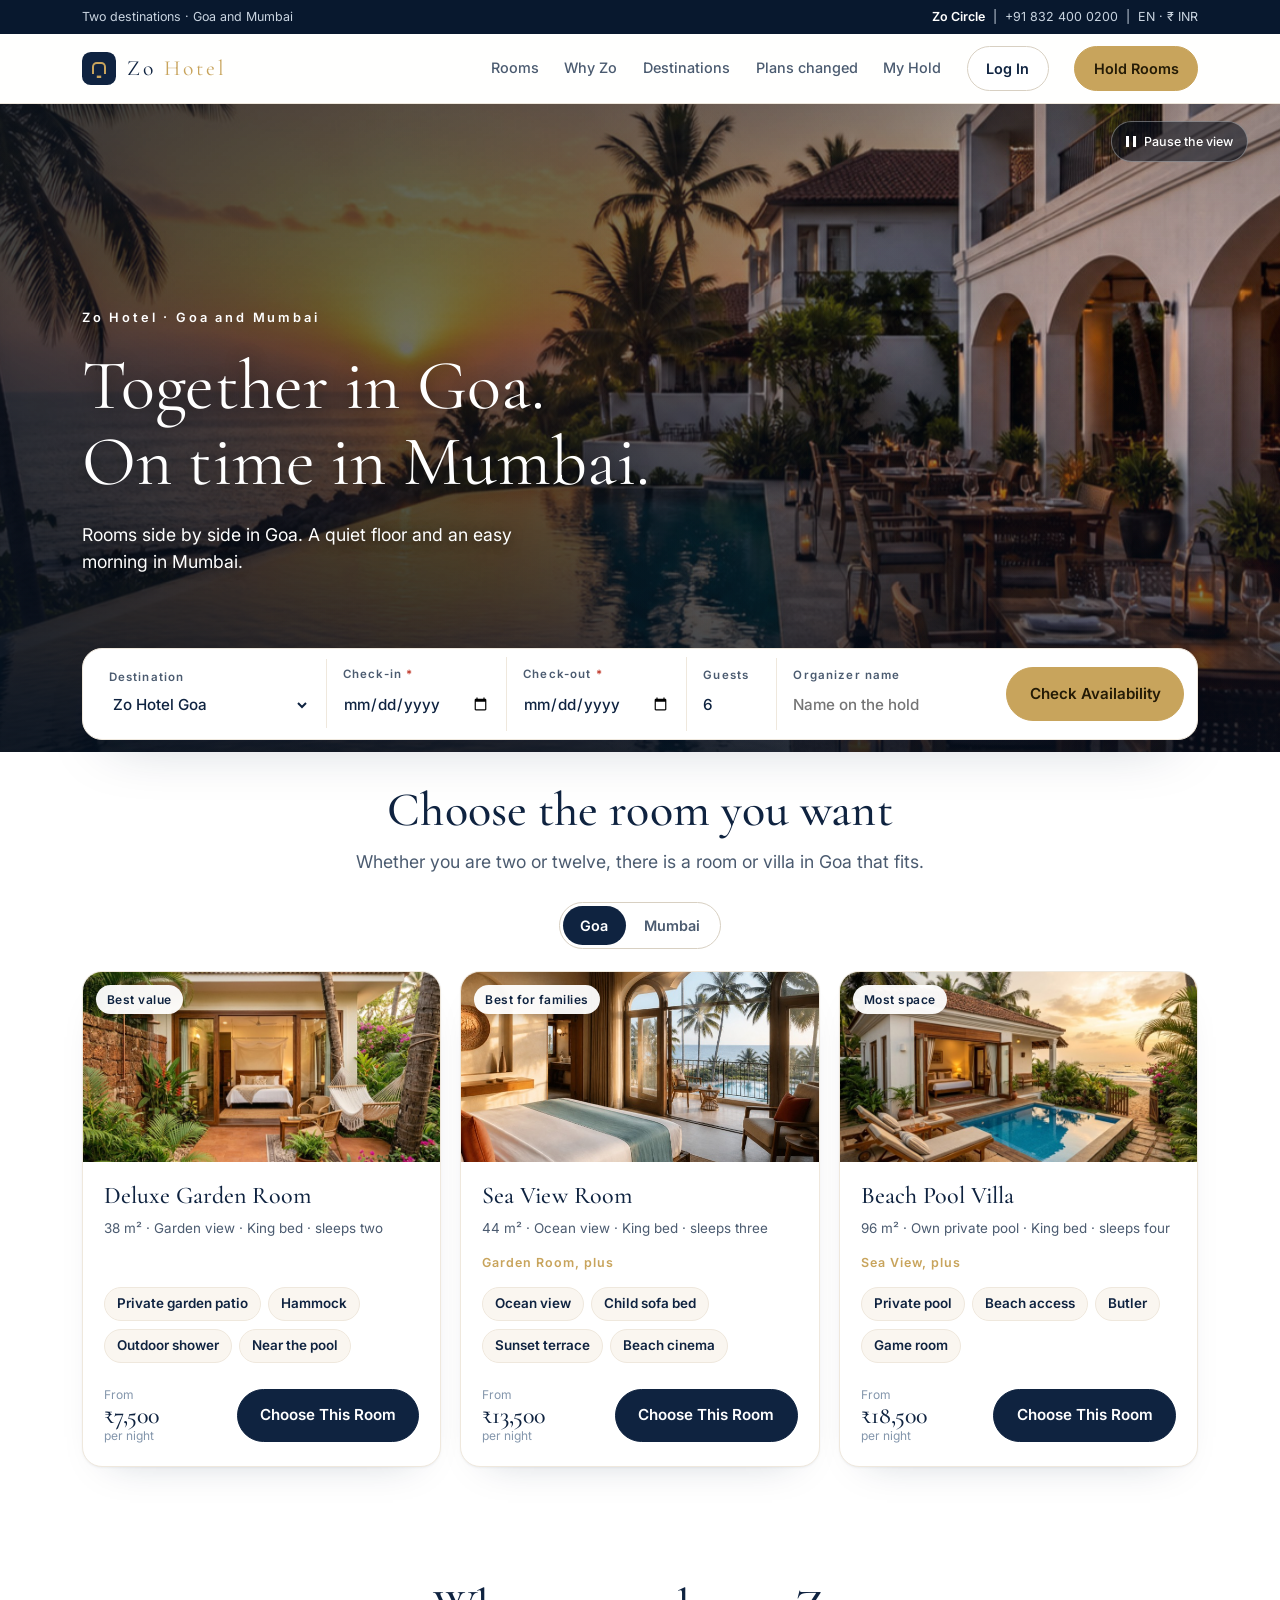
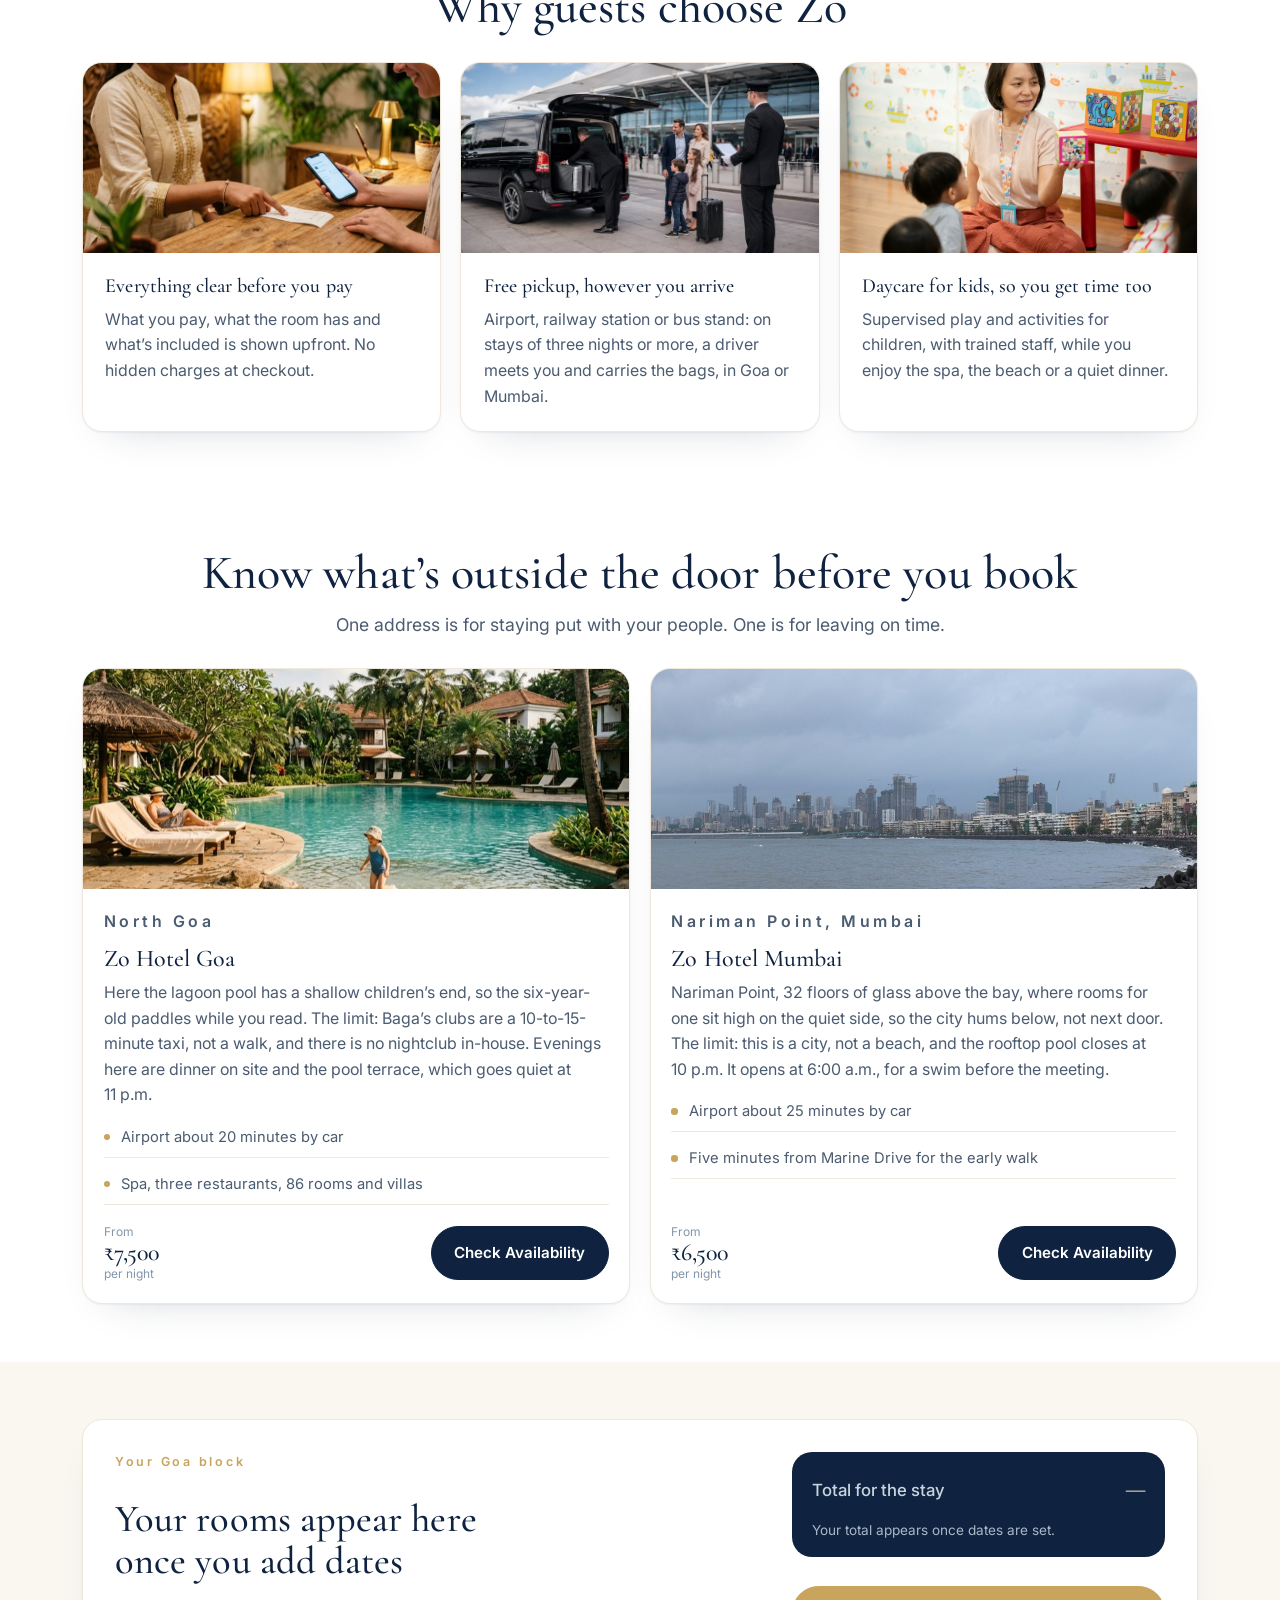
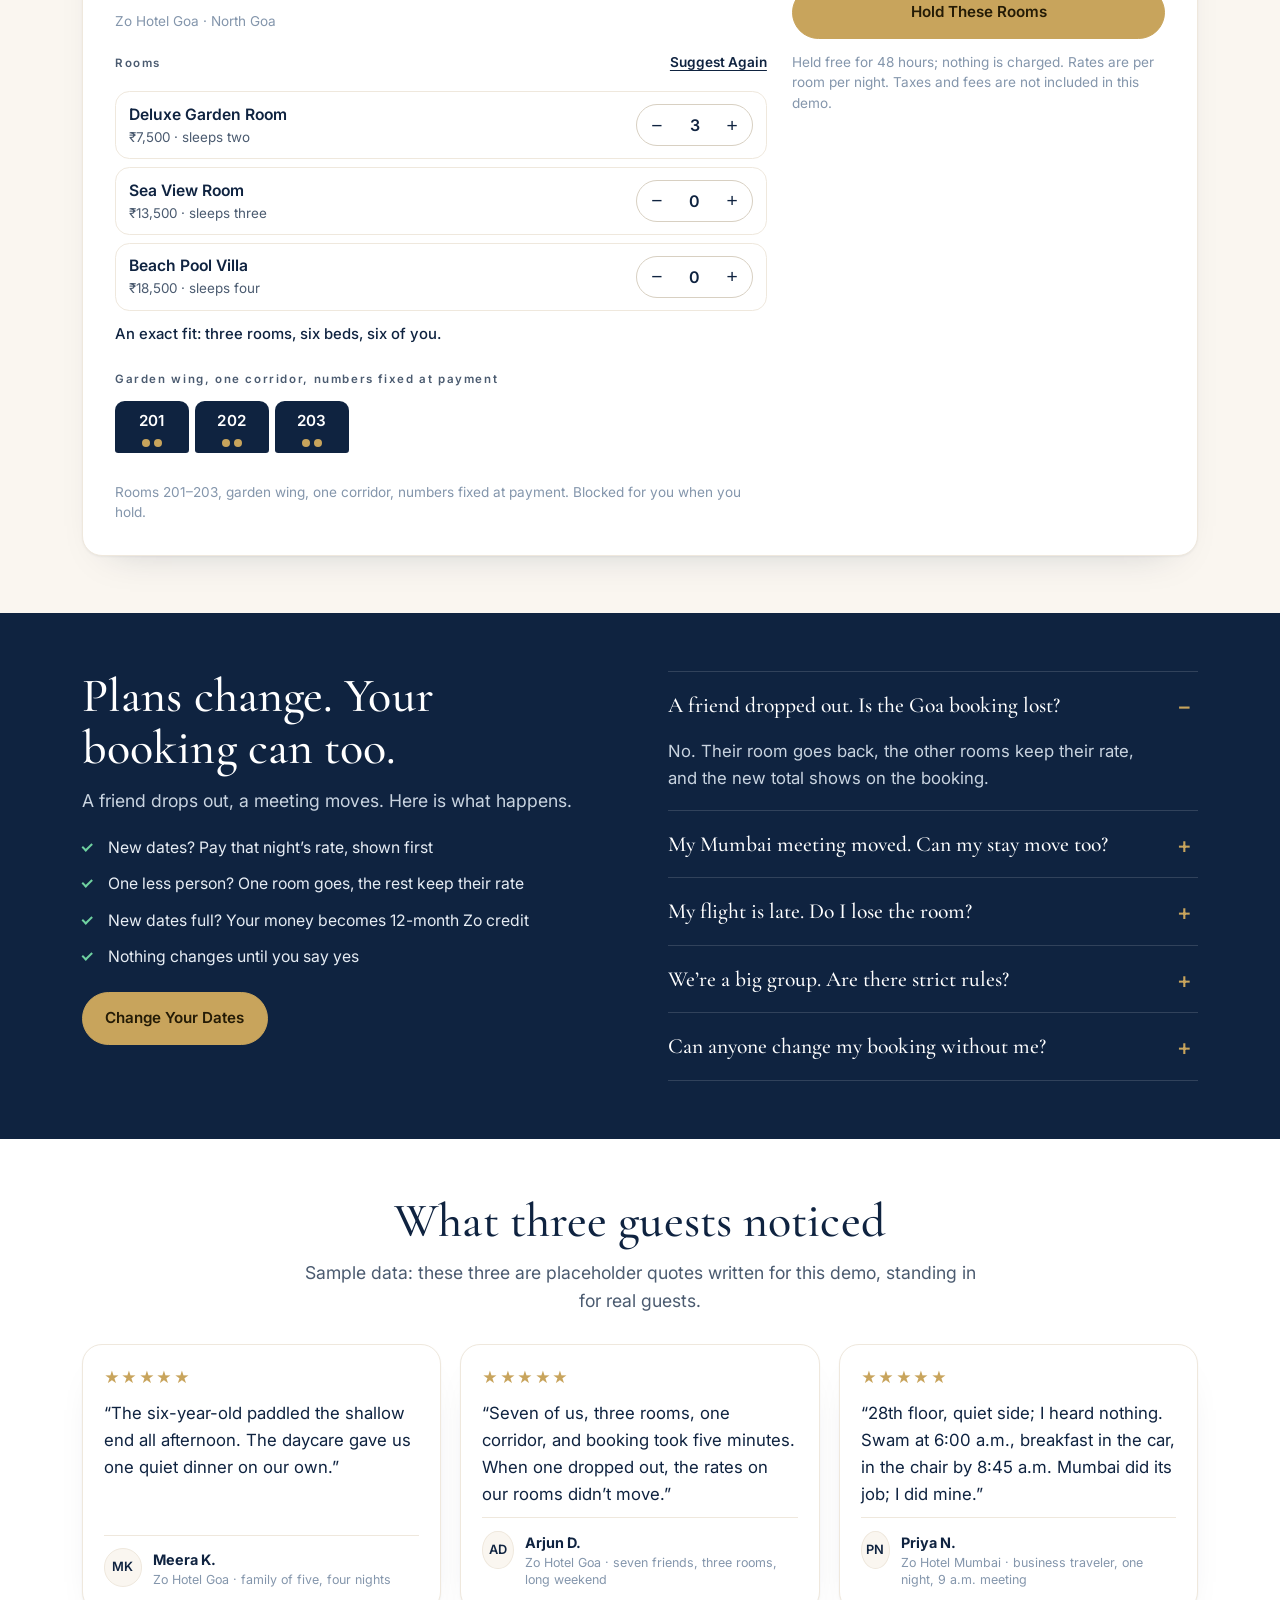
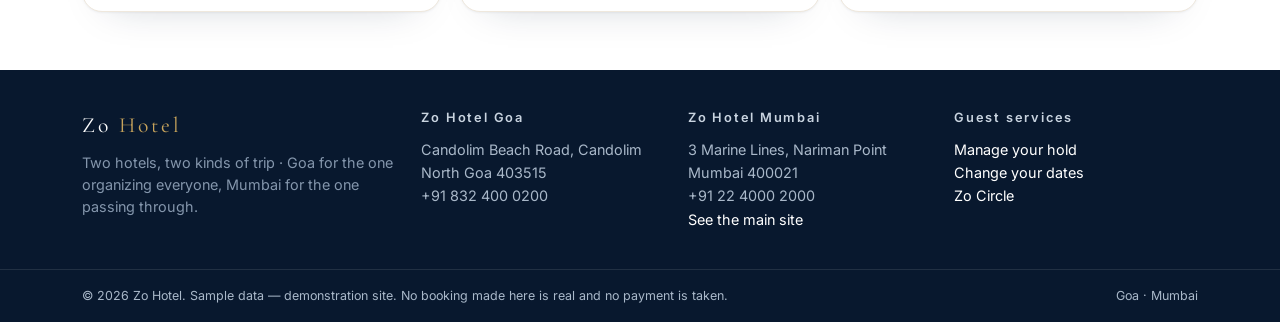
==== landing/goa-crew.html @ aa34abf6 "Remove the date-change button from the booking card Co-Authored-By: Claude Opus 5.5 <noreply@anthrop" ====
<!doctype html>
<html lang="en">
<head>
<meta charset="utf-8">
<meta name="viewport" content="width=device-width, initial-scale=1">
<title>Zo Hotel | Goa for families and groups, Mumbai for the business traveler</title>
<meta name="description" content="Booking Zo Hotel for a group, in Goa or Mumbai? Rooms side by side in Goa, a quiet floor in Mumbai. You see the full price before you pay, and new dates cost only that night&rsquo;s rate.">
<meta name="theme-color" content="#0f2340">
<meta name="color-scheme" content="light">
<link rel="preconnect" href="https://fonts.googleapis.com">
<link rel="preconnect" href="https://fonts.gstatic.com" crossorigin>
<link rel="stylesheet" href="https://fonts.googleapis.com/css2?family=Cormorant+Garamond:ital,wght@0,400;0,500;1,400&amp;family=Inter:wght@400;500;600&amp;display=swap">
<link rel="stylesheet" href="goa-crew.css?v=62">
</head>
<body>
<a class="skip" href="#main">Skip to main content</a>

<div class="topbar">
  <div class="topbar__in">
    <span>Two destinations &middot; Goa and Mumbai</span>
    <span><b>Zo Circle</b> &nbsp;|&nbsp; +91 832 400 0200 &nbsp;|&nbsp; EN &middot; &#8377; INR</span>
  </div>
</div>
<nav class="nav" aria-label="Zo Hotel">
  <div class="nav__in">
    <a class="brand" href="../zo_hotel.html"><span class="brand__m" aria-hidden="true"></span><span class="brand__t">Zo <i>Hotel</i></span></a>
    <div class="nav__r">
      <a href="#rooms">Rooms</a>
      <a href="#included">Why Zo</a>
      <a href="#destinations">Destinations</a>
      <a href="#plans">Plans changed</a>
      <a href="#block">My Hold</a>
      <a class="cta cta--quiet" href="../zo_hotel.html">Log In</a>
      <a class="cta cta--gold" href="#widget">Hold Rooms</a>
    </div>
  </div>
</nav>

<!-- HERO + WIDGET ------------------------------------------------------ -->
<header class="cine" id="top">
  <div class="cine__stage" id="cineStage" aria-hidden="true">
    <video class="cine__video" id="cineVideo" muted loop playsinline preload="metadata" poster="../zo-assets/goa-pool.jpg">
      <source src="../zo-assets/hero.mp4" type="video/mp4">
    </video>
    <div class="cine__f is-on" style="--img:url('../zo-assets/goa-pool.jpg')"></div>
    <div class="cine__f" style="--img:url('../zo-assets/goa-exterior.jpg')"></div>
    <div class="cine__f" style="--img:url('../zo-assets/room-resortview.jpg')"></div>
    <div class="cine__f" style="--img:url('../zo-assets/lobby.jpg')"></div>
  </div>
  <div class="cine__veil" aria-hidden="true"></div>

  <div class="cine__copy">
    <p class="kicker">Zo Hotel &middot; Goa and Mumbai</p>
    <h1>Together in Goa.<br>On time in Mumbai.</h1>
    <p class="dek" id="heroDek">Rooms side by side in Goa. A quiet floor and an easy morning in Mumbai.</p>
  </div>

  <button class="cine__pause" id="cinePause" aria-pressed="false">
    <span class="cine__pi" aria-hidden="true"></span><span id="cinePauseT">Pause the view</span>
  </button>
</header>

<div class="wrap widget__wrap">
  <form class="widget" id="widget" novalidate aria-labelledby="widgetH">
    <h2 id="widgetH" class="vh">Hold rooms for your group</h2>
    <div class="widget__grid">
      <label class="wf"><span>Destination</span>
        <select id="wDest"><option value="goa">Zo Hotel Goa</option><option value="mumbai">Zo Hotel Mumbai</option></select></label>
      <label class="wf"><span>Check-in <i>*</i></span><input type="date" id="wIn" required></label>
      <label class="wf"><span>Check-out <i>*</i></span><input type="date" id="wOut" required></label>
      <label class="wf"><span>Guests</span><input type="number" id="wPeople" aria-label="How many of you" min="2" max="12" value="6" inputmode="numeric"></label>
      <label class="wf"><span>Organizer name</span><input type="text" id="wName" placeholder="Name on the hold" autocomplete="name"></label>
      <div class="widget__go"><button class="cta cta--gold" type="submit">Check Availability</button></div>
    </div>
    <p class="widget__note" id="wNote" role="status"></p>
  </form>
</div>

<main id="main">

<section class="sec" id="rooms">
  <div class="wrap">
    <div class="head head--c">
      <h2>Choose the room you want</h2>
      <p class="lede lede--c" id="roomsLede">Goa rooms are sized for families and groups; Mumbai rooms for one person, a laptop and an early flight.</p>
    </div>
    <div class="seg" role="group" aria-label="Choose the hotel">
      <button type="button" class="seg__b is-on" data-prop="goa">Goa</button>
      <button type="button" class="seg__b" data-prop="mumbai">Mumbai</button>
    </div>
    <div class="rooms" id="roomCards"></div>
    <p class="fine fine--c" id="roomsFine"></p>
  </div>
</section>

<section class="sec sec--cream" id="included">
  <div class="wrap">
    <div class="head head--c">
      <h2>Why guests choose Zo</h2>
    </div>
    <div class="three">
      <article class="card three__c"><img src="../zo-assets/feat-clear.jpg" alt="At the front desk, a receptionist points to the bill while the guest checks the same booking on their phone" loading="lazy"><div class="card__b">
        <h3>Everything clear before you pay</h3>
        <p>What you pay, what the room has and what&rsquo;s included is shown upfront. No hidden charges at checkout.</p>
      </div></article>
      <article class="card three__c"><img src="../zo-assets/feat-transfer.jpg" alt="A Zo driver loads a family's bags into the car at the airport" loading="lazy"><div class="card__b">
        <h3>Free pickup, however you arrive</h3>
        <p>Airport, railway station or bus stand: on stays of three nights or more, a driver meets you and carries the bags, in Goa or Mumbai.</p>
      </div></article>
      <article class="card three__c"><img src="../zo-assets/feat-kids.jpg" alt="A staff member plays a picture-block game with young children at the hotel daycare" loading="lazy"><div class="card__b">
        <h3>Daycare for kids, so you get time too</h3>
        <p>Supervised play and activities for children, with trained staff, while you enjoy the spa, the beach or a quiet dinner.</p>
      </div></article>
    </div>
  </div>
</section>

<section class="sec" id="destinations">
  <div class="wrap">
    <div class="head head--c"><h2>Know what&rsquo;s outside the door before you book</h2><p class="lede lede--c">One address is for staying put with your people. One is for leaving on time.</p></div>
    <div class="dest">
      <article class="card dest__c"><img src="../zo-assets/dest-goa.jpg" alt="A child paddles in the shallow end of the lagoon pool while a parent reads on a lounger" loading="lazy"><div class="card__b">
        <p class="eyebrow">North Goa</p>
        <h3>Zo Hotel Goa</h3>
        <p>Here the lagoon pool has a shallow children&rsquo;s end, so the six-year-old paddles while you read. The limit: Baga&rsquo;s clubs are a 10-to-15-minute taxi, not a walk, and there is no nightclub in-house. Evenings here are dinner on site and the pool terrace, which goes quiet at 11&nbsp;p.m.</p>
        <ul class="dots"><li>Airport about 20 minutes by car</li><li>Spa, three restaurants, 86 rooms and villas</li></ul>
        <div class="room__f"><div><span>From</span><strong>&#8377;7,500</strong><span>per night</span></div><button class="cta cta--navy" type="button" data-prop="goa" data-go>Check Availability</button></div>
      </div></article>
      <article class="card dest__c"><img src="../zo-assets/dest-mumbai.jpg" alt="The Mumbai skyline across the bay from Marine Drive" loading="lazy"><div class="card__b">
        <p class="eyebrow">Nariman Point, Mumbai</p>
        <h3>Zo Hotel Mumbai</h3>
        <p>Nariman Point, 32 floors of glass above the bay, where rooms for one sit high on the quiet side, so the city hums below, not next door. The limit: this is a city, not a beach, and the rooftop pool closes at 10&nbsp;p.m. It opens at 6:00&nbsp;a.m., for a swim before the meeting.</p>
        <ul class="dots"><li>Airport about 25 minutes by car</li><li>Five minutes from Marine Drive for the early walk</li></ul>
        <div class="room__f"><div><span>From</span><strong>&#8377;6,500</strong><span>per night</span></div><button class="cta cta--navy" type="button" data-prop="mumbai" data-go>Check Availability</button></div>
      </div></article>
    </div>
  </div>
</section>

<section class="sec" id="block">
  <div class="wrap">
    <form class="blockcard" id="holdForm" novalidate>
      <div class="blockcard__l">
        <p class="eyebrow" id="blockEyebrow">Your block</p>
        <h2 id="blockTitle">Pick dates above to see your corridor</h2>
        <p class="fine" id="blockProp"></p>
        <p class="step__out" id="datesOut" role="status"></p>

        <div class="row row--top">
          <span class="lab" id="mixLab">Rooms, cheapest first</span>
          <button type="button" class="link" id="mixAuto">Suggest Again</button>
        </div>
        <div class="mix" id="mix"></div>
        <p class="step__out" id="groupOut" role="status"></p>

        <span class="lab" id="corridorLab">Your corridor</span>
        <div class="corridor__row" id="corridor" aria-live="polite"></div>
        <p class="fine" id="corridorOut"></p>
      </div>

      <aside class="blockcard__r">
        <div class="bill">
          <div><span id="perHeadLab">Each person</span><strong id="perHead">&mdash;</strong></div>
          <div hidden><span>Total room cost</span><strong id="totalOut" class="bill__sm">&mdash;</strong></div>
          <p class="fine" id="billLine">&mdash;</p>
        </div>
        <button class="cta cta--gold cta--wide" type="submit" id="holdBtn">Hold These Rooms</button>
        <button class="cta cta--quiet cta--wide" type="button" id="shareSplit" hidden>Send Split to Group</button>
        <p class="calc__copied" id="shareStatus" role="status"></p>
        <p class="step__out step__out--err" id="holdErr" role="alert"></p>
        <p class="fine fine--c" id="blockFine">Free for 48 hours. Nothing is charged. Taxes and fees are not included in this demo.</p>
      </aside>

      <!-- hidden carriers so the script's headcount control still exists -->
      <div hidden><output id="people">6</output><button type="button" data-step="people" data-d="1"></button><button type="button" data-step="people" data-d="-1"></button><div id="peopleList"></div></div>
    </form>

    <div class="blockcard manage" id="manage" hidden>
      <div class="blockcard__l">
        <span class="pill pill--ok" id="mgStatus">Held</span>
        <p class="eyebrow" id="mgEyebrow">Your hold</p>
        <h2><span id="mgHotel">Zo Hotel Goa</span> <small id="mgRef">ZO-GOA-0000</small></h2>
        <p class="lede" id="mgLine"></p>
        <div class="booked" id="bookedNote" hidden>
          <b>You&rsquo;re booked.</b> <span id="bookedLine"></span>
          <ul class="tick"><li>Each guest gets their own key at check-in</li><li>A driver meets your flight, train or bus on stays of three nights or more</li></ul>
        </div>
        <span class="lab" id="mgRoomsLab">Rooms blocked for you</span>
        <div class="corridor__row" id="mgCorridor"></div>
        <p class="fine" id="mgRooms"></p>
        <div class="reqs" id="mgRequestsWrap" hidden>
          <span class="lab">Your requests</span>
          <ul class="reqs__list" id="mgRequests"></ul>
        </div>
      </div>
      <aside class="blockcard__r">
        <ul class="shares" id="mgShares"></ul>
        <div class="acts acts--col">
          <button class="cta cta--gold" type="button" data-mg="pay">Confirm the Hold</button>
          <button class="cta cta--quiet" type="button" data-mg="dates" hidden>Change the Dates</button>
          <button class="cta cta--quiet" type="button" data-mg="room" hidden>Change the Room</button>
          <button class="cta cta--quiet" type="button" data-mg="request" hidden>Add a Request</button>
          <button class="cta cta--quiet" type="button" data-mg="add" hidden>Add a Friend</button>
          <button class="cta cta--quiet" type="button" data-mg="release" hidden>Release One Room</button>
          <button class="cta cta--quiet cta--danger" type="button" data-mg="releaseAll" id="releaseAllBtn">Release All Rooms</button>
        </div>
        <p class="step__out" id="mgOut" role="status"></p>
      </aside>
    </div>
  </div>
</section>

<section class="sec sec--navy" id="plans">
  <div class="wrap split">
    <div>
      <h2>Plans change. Your booking can too.</h2>
      <p class="lede">A friend drops out, a meeting moves. Here is what happens.</p>
      <ul class="tick tick--light">
        <li>New dates? Pay that night&rsquo;s rate, shown first</li>
        <li>One less person? One room goes, the rest keep their rate</li>
        <li>New dates full? Your money becomes 12-month Zo credit</li>
        <li>Nothing changes until you say yes</li>
      </ul>
      <a class="cta cta--gold" href="#block">Change Your Dates</a>
    </div>
    <div class="qa qa--light" id="qa">
      <details open>
        <summary>A friend dropped out. Is the Goa booking lost?</summary>
        <div><p>No. Their room goes back, the other rooms keep their rate, and the new total shows on the booking.</p></div>
      </details>
      <details>
        <summary>My Mumbai meeting moved. Can my stay move too?</summary>
        <div><p>Yes. Pick the new night and pay that night&rsquo;s rate. If it&rsquo;s full, your money becomes Zo credit for 12 months.</p></div>
      </details>
      <details>
        <summary>My flight is late. Do I lose the room?</summary>
        <div><p>No. The room is yours for the night you booked, and there&rsquo;s no extra charge for arriving late.</p></div>
      </details>
      <details>
        <summary>We&rsquo;re a big group. Are there strict rules?</summary>
        <div><p>No curfew. Just one rule: visitors who aren&rsquo;t staying sign in at the desk, as the law requires.</p></div>
      </details>
      <details>
        <summary>Can anyone change my booking without me?</summary>
        <div><p>No. Every change shows the new price first, and nothing happens until you approve it.</p></div>
      </details>
    </div>
  </div>
</section>

<section class="sec" id="reviews">
  <div class="wrap">
    <div class="head head--c">
      <h2>What three guests noticed</h2>
      <p class="lede lede--c">Sample data: these three are placeholder quotes written for this demo, standing in for real guests.</p>
    </div>
    <div class="revs">
      <article class="card rev"><div class="card__b">
        <span class="stars">&#9733;&#9733;&#9733;&#9733;&#9733;</span>
        <p>&ldquo;The six-year-old paddled the shallow end all afternoon. The daycare gave us one quiet dinner on our own.&rdquo;</p>
        <footer><span class="avatar">MK</span><div><b>Meera K.</b><small>Zo Hotel Goa &middot; family of five, four nights</small></div></footer>
      </div></article>
      <article class="card rev"><div class="card__b">
        <span class="stars">&#9733;&#9733;&#9733;&#9733;&#9733;</span>
        <p>&ldquo;Seven of us, three rooms, one corridor, and booking took five minutes. When one dropped out, the rates on our rooms didn&rsquo;t move.&rdquo;</p>
        <footer><span class="avatar">AD</span><div><b>Arjun D.</b><small>Zo Hotel Goa &middot; seven friends, three rooms, long weekend</small></div></footer>
      </div></article>
      <article class="card rev"><div class="card__b">
        <span class="stars">&#9733;&#9733;&#9733;&#9733;&#9733;</span>
        <p>&ldquo;28th floor, quiet side; I heard nothing. Swam at 6:00&nbsp;a.m., breakfast in the car, in the chair by 8:45&nbsp;a.m. Mumbai did its job; I did mine.&rdquo;</p>
        <footer><span class="avatar">PN</span><div><b>Priya N.</b><small>Zo Hotel Mumbai &middot; business traveler, one night, 9&nbsp;a.m. meeting</small></div></footer>
      </div></article>
    </div>
  </div>
</section>
</main>

<footer class="foot">
  <div class="wrap foot__in">
    <div><span class="brand__t" style="color:#fff">Zo <i>Hotel</i></span><p class="fine" style="margin-top:.6rem">Two hotels, two kinds of trip &middot; Goa for the one organizing everyone, Mumbai for the one passing through.</p></div>
    <div><h4>Zo Hotel Goa</h4><p>Candolim Beach Road, Candolim<br>North Goa 403515<br>+91 832 400 0200</p></div>
    <div><h4>Zo Hotel Mumbai</h4><p>3 Marine Lines, Nariman Point<br>Mumbai 400021<br>+91 22 4000 2000<br><a href="../zo_hotel.html">See the main site</a></p></div>
    <div><h4>Guest services</h4><p><a href="#block">Manage your hold</a><br><a href="#plans">Change your dates</a><br><a href="../zo_hotel.html">Zo Circle</a></p></div>
  </div>
  <div class="foot__legal"><div class="wrap"><span>&copy; 2026 Zo Hotel. Sample data &mdash; demonstration site. No booking made here is real and no payment is taken.</span><span>Goa &middot; Mumbai</span></div></div>
</footer>

<div class="toast" id="toast" role="status" aria-live="polite" hidden><span id="toastMsg"></span><button type="button" class="toast__undo" id="toastUndo" hidden>Undo</button><button type="button" class="toast__x" id="toastClose" aria-label="Dismiss">&times;</button></div>

<!-- Review and pay -->
<div class="sheet" id="reviewSheet" hidden>
  <div class="sheet__scrim" data-close></div>
  <div class="sheet__box" role="dialog" aria-modal="true" aria-labelledby="rvH">
    <p class="sheet__tag">Review and pay</p>
    <h2 id="rvH">Review your booking</h2>
    <dl class="rv" id="rvList"></dl>
    <p class="fine" id="rvPolicy"></p>
    <fieldset class="pay">
      <legend>Demo payment &mdash; no real money will be charged</legend>
      <label><input type="radio" name="pay" value="card" checked> Demo card</label>
      <label><input type="radio" name="pay" value="upi"> Demo UPI</label>
    </fieldset>
    <label class="chk" id="gstWrap"><input type="checkbox" id="rvGst"> Send the GST invoice to my company before checkout</label>
    <div class="sheet__acts">
      <button class="cta cta--gold" type="button" id="rvPay">Pay Securely</button>
      <button class="cta cta--quiet" type="button" data-close>Return to Hold</button>
    </div>
  </div>
</div>

<!-- Change the dates -->
<div class="sheet" id="datesSheet" hidden>
  <div class="sheet__scrim" data-close></div>
  <div class="sheet__box" role="dialog" aria-modal="true" aria-labelledby="cdH">
    <p class="sheet__tag">Same rooms, new nights</p>
    <h2 id="cdH">Change your dates</h2>
    <p class="sheet__p">Your current booking stays exactly as it is until you confirm. Any price difference is shown here first.</p>
    <div class="cd">
      <label class="wf wf--box"><span>New check-in</span><input type="date" id="cdIn"></label>
      <label class="wf wf--box"><span>New check-out</span><input type="date" id="cdOut"></label>
    </div>
    <dl class="rv" id="cdDiff"></dl>
    <p class="step__out" id="cdNote" role="status"></p>
    <div class="sheet__acts">
      <button class="cta cta--gold" type="button" id="cdConfirm" disabled>Confirm New Dates</button>
      <button class="cta cta--quiet" type="button" data-close>Keep Current Dates</button>
    </div>
  </div>
</div>

<!-- Change the room -->
<div class="sheet" id="roomSheet" hidden>
  <div class="sheet__scrim" data-close></div>
  <div class="sheet__box" role="dialog" aria-modal="true" aria-labelledby="crH">
    <p class="sheet__tag">Same dates, same guests</p>
    <h2 id="crH">Change your room</h2>
    <p class="sheet__p">Pick a room type for the whole stay. The new total and the difference are shown before you confirm.</p>
    <div class="cr" id="crList"></div>
    <dl class="rv" id="crDiff"></dl>
    <div class="sheet__acts">
      <button class="cta cta--gold" type="button" id="crConfirm" disabled>Confirm Room Change</button>
      <button class="cta cta--quiet" type="button" data-close>Keep Current Room</button>
    </div>
  </div>
</div>

<!-- Add a request -->
<div class="sheet" id="reqSheet" hidden>
  <div class="sheet__scrim" data-close></div>
  <div class="sheet__box" role="dialog" aria-modal="true" aria-labelledby="rqH">
    <p class="sheet__tag">Tell the desk</p>
    <h2 id="rqH">Add a request</h2>
    <p class="sheet__p">Requests go to the desk with your booking. We confirm what we can do, and say so when we can&rsquo;t.</p>
    <div class="chips" id="rqChips"></div>
    <label class="wf wf--box"><span>Anything else</span><input type="text" id="rqText" placeholder="One line is plenty" maxlength="140"></label>
    <div class="sheet__acts">
      <button class="cta cta--gold" type="button" id="rqAdd">Add Request</button>
      <button class="cta cta--quiet" type="button" data-close>Close</button>
    </div>
  </div>
</div>

<!-- PART A -->
<div class="sheet" id="exitSheet" hidden>
  <div class="sheet__scrim" data-close></div>
  <div class="sheet__box" role="dialog" aria-modal="true" aria-labelledby="exitH" aria-describedby="exitB">
    <p class="sheet__tag" id="exitTag">One room fewer, same trip</p>
    <fieldset class="sheet__why">
      <legend>What changed?</legend>
      <label><input type="radio" name="why" value="drop" checked> One of us dropped out</label>
      <label><input type="radio" name="why" value="dates"> Our dates moved</label>
      <label><input type="radio" name="why" value="plan"> The whole plan changed</label>
    </fieldset>
    <h2 id="exitH">Keep the booking</h2>
    <div id="exitB"></div>
    <div class="sheet__acts">
      <button class="cta cta--gold" type="button" id="exitPrimary">Keep the Booking</button>
      <button class="cta cta--quiet" type="button" id="exitSecondary">Change the Dates</button>
    </div>
    <button class="sheet__go" type="button" id="exitGo">Continue Cancellation</button>
  </div>
</div>

<script src="goa-crew.js?v=62"></script>
</body>
</html>
---- landing/goa-crew.css ----
/* ==========================================================================
   Zo Hotel Goa — group landing page
   Visual language follows zohotel12.netlify.app: navy, gold, cream; Inter
   for UI, Cormorant Garamond for display; pill buttons; white cards with a
   warm hairline and 20px radius. Hero is the full-bleed video.
   ========================================================================== */

:root{
  --navy:#0f2340; --navy-2:#173257; --navy-3:#08182e;
  --gold:#c8a45c; --gold-ink:#241b06; --gold-soft:#e9d9b4;
  --cream:#faf6f0; --card:#ffffff; --line:#efe8dd;
  --ink:#0f2340; --muted:#4b5b70; --muted-2:#8496ac;
  --ok:#17724d; --warn:#c0392b;
  --sans:"Inter",-apple-system,BlinkMacSystemFont,"Segoe UI",Roboto,sans-serif;
  --serif:"Cormorant Garamond",Georgia,"Times New Roman",serif;
  --wrap:1180px; --pad:clamp(1rem,4vw,2rem); --gap:clamp(3rem,7vw,5.5rem);
  --r:20px; --shadow:0 1px 2px rgba(15,35,64,.05),0 18px 40px -28px rgba(15,35,64,.25);
}

*,*::before,*::after{box-sizing:border-box}
html{scroll-behavior:smooth}
body{margin:0;background:var(--cream);color:var(--ink);font-family:var(--sans);
  font-size:clamp(1rem,.97rem + .15vw,1.05rem);line-height:1.6;-webkit-font-smoothing:antialiased;overflow-x:hidden}
img{max-width:100%;display:block;height:auto}
h1,h2,h3{margin:0;font-family:var(--serif);font-weight:500;line-height:1.08;letter-spacing:.002em;text-wrap:balance}
h1{font-size:clamp(2.6rem,1.4rem + 4.8vw,5rem);font-weight:400}
h2{font-size:clamp(1.9rem,1.3rem + 2.2vw,3rem)}
h3{font-size:clamp(1.25rem,1.1rem + .5vw,1.5rem)}
h4{margin:0;font-family:var(--sans);font-size:.8rem;font-weight:600;letter-spacing:.14em;color:var(--muted)}
p{margin:0}
a{color:inherit;text-decoration:none}
em{font-style:italic;color:var(--gold-soft)}
[hidden]{display:none!important}
:focus-visible{outline:3px solid var(--gold);outline-offset:3px}

.wrap{max-width:var(--wrap);margin-inline:auto;padding-inline:var(--pad)}
.sec{padding-block:var(--gap)}
.sec--band{background:#fff}
.sec--navy{background:var(--navy);color:#fff}
.sec--navy h2,.sec--navy h3{color:#fff}
.sec--navy .lede,.sec--navy .fine{color:#c9d4e0}
.skip{position:absolute;left:-9999px;top:0;z-index:200;background:var(--navy);color:#fff;padding:.7rem 1.1rem;font-weight:600}
.skip:focus{left:.6rem;top:.6rem}

/* Eyebrow: the reference's letter-spaced small line. */
.eyebrow{font-size:.78rem;font-weight:600;letter-spacing:.22em;color:var(--gold);margin-bottom:.9rem}
.sec--navy .eyebrow{color:var(--gold-soft)}
.lede{color:var(--muted);max-width:62ch;margin-top:1rem;font-size:1.05em}
.fine{color:var(--muted-2);font-size:.85rem;line-height:1.5;margin-top:1rem}
.fine--c{text-align:center}
.src{color:var(--muted);font-size:.88rem;margin-top:.7rem;padding-left:.8rem;border-left:2px solid var(--gold)}

/* --- buttons ------------------------------------------------------------ */
.cta{display:inline-flex;align-items:center;justify-content:center;gap:.5rem;font:inherit;font-size:.95rem;
  font-weight:600;padding:.85rem 1.4rem;border-radius:999px;border:1px solid transparent;cursor:pointer;
  transition:background-color .15s,color .15s,border-color .15s,transform .15s}
.cta:hover{transform:translateY(-1px)}
.cta--gold{background:var(--gold);color:var(--gold-ink);border-color:var(--gold)}
.cta--gold:hover{background:#d4b26c;border-color:#d4b26c}
.cta--ghost{background:rgba(255,255,255,.1);color:#fff;border-color:rgba(255,255,255,.7);
  -webkit-backdrop-filter:blur(6px);backdrop-filter:blur(6px)}
.cta--ghost:hover{background:rgba(255,255,255,.18)}
.cta--quiet{background:#fff;color:var(--navy);border-color:#d8d0c2}
.cta--quiet:hover{border-color:var(--navy)}
.cta--wide{width:100%;margin-top:1.2rem}

/* ==========================================================================
   TOP BAR + NAV (reference chrome)
   ========================================================================== */
.topbar{background:var(--navy-3);color:#c9d4e0;font-size:.78rem}
.topbar__in{max-width:var(--wrap);margin-inline:auto;padding:.45rem var(--pad);display:flex;justify-content:space-between;gap:1rem;flex-wrap:wrap}
.topbar b{color:#fff;font-weight:600}
.topbar a:hover{color:#fff}
.nav{position:sticky;top:0;z-index:20;background:rgba(255,255,255,.92);-webkit-backdrop-filter:blur(10px);backdrop-filter:blur(10px);
  border-bottom:1px solid var(--line)}
.nav__in{max-width:var(--wrap);margin-inline:auto;padding:.7rem var(--pad);display:flex;align-items:center;justify-content:space-between;gap:1rem}
.brand{display:flex;align-items:center;gap:.7rem}
.brand__m{width:2.1rem;height:2.1rem;border-radius:.55rem;background:var(--navy);display:grid;place-items:center;color:var(--gold)}
.brand__m::before{content:"";width:.9rem;height:.75rem;border:2px solid currentColor;border-bottom:0;border-radius:.3rem .3rem 0 0;
  box-shadow:0 .55rem 0 -.3rem currentColor}
.brand__t{font-family:var(--serif);font-size:1.35rem;letter-spacing:.14em;color:var(--navy)}
.brand__t i{font-style:normal;color:var(--gold)}
.nav__r{display:flex;align-items:center;gap:clamp(.7rem,2vw,1.6rem)}
.nav__r a:not(.cta){font-size:.9rem;font-weight:500;color:var(--muted);padding:.3rem 0;border-bottom:2px solid transparent}
.nav__r a:not(.cta):hover{color:var(--navy);border-bottom-color:var(--gold)}
.nav .cta{padding:.65rem 1.15rem;font-size:.9rem}
@media (max-width:760px){.nav__r a:not(.cta){display:none}}

/* ==========================================================================
   HERO — full-bleed video, reference gradient
   ========================================================================== */
.cine{position:relative;min-height:88svh;display:flex;flex-direction:column;justify-content:flex-end;
  background:var(--navy-3);color:#fff;overflow:clip}
.cine__stage{position:absolute;inset:0;z-index:0;overflow:hidden}
.cine__f{position:absolute;inset:-6%;background-image:var(--img);background-size:cover;background-position:center;
  opacity:0;transform:scale(1.08);transition:opacity 2.2s ease-in-out;will-change:opacity,transform}
.cine__f.is-on{opacity:1;animation:drift 15s linear forwards}
@keyframes drift{from{transform:scale(1.04) translate3d(-1.2%,.8%,0)}to{transform:scale(1.15) translate3d(1.4%,-1%,0)}}
.cine__grain{display:none}
.cine__video{position:absolute;inset:0;width:100%;height:100%;object-fit:cover;z-index:2;opacity:0;transition:opacity 1.2s ease}
.cine__video.is-playing{opacity:1}
.cine__veil{position:absolute;inset:0;z-index:2;pointer-events:none;
  background:linear-gradient(90deg,rgba(6,15,28,.72) 0%,rgba(6,15,28,.5) 45%,rgba(6,15,28,.1) 85%),
             linear-gradient(180deg,rgba(6,15,28,.25) 0%,rgba(6,15,28,0) 35%,rgba(6,15,28,.75) 100%)}
.cine__copy{position:relative;z-index:3;max-width:var(--wrap);width:100%;margin-inline:auto;
  padding:clamp(5rem,12vw,8rem) var(--pad) clamp(2.5rem,6vw,4rem)}
.kicker{font-size:.8rem;font-weight:600;letter-spacing:.22em;color:#fff;margin-bottom:1.2rem}
.cine__copy h1{max-width:16ch;color:#fff;text-shadow:0 2px 18px rgba(0,0,0,.45)}
.cine__copy .dek{margin-top:1.3rem;max-width:52ch;color:#fff;font-size:1.12em;line-height:1.55;text-shadow:0 1px 12px rgba(0,0,0,.5)}
.cine__acts{display:flex;gap:.7rem;flex-wrap:wrap;margin-top:1.8rem}
.proof{list-style:none;margin:1.6rem 0 0;padding:0;display:flex;flex-wrap:wrap;gap:.5rem 1.6rem}
.proof li{display:flex;align-items:baseline;gap:.55rem;font-size:.9rem;font-weight:500;color:#fff}
.proof li::before{content:"";width:.45rem;height:.45rem;border-radius:50%;background:var(--gold);flex:none;transform:translateY(-.1rem)}
.proof b{font-weight:600}
.proof span{color:#d8e0ea}
.cine__pause{position:absolute;right:var(--pad);bottom:1rem;z-index:4;display:inline-flex;align-items:center;gap:.5rem;
  background:rgba(6,15,28,.55);color:#fff;border:1px solid rgba(255,255,255,.35);border-radius:999px;padding:.6rem .9rem;
  font:inherit;font-size:.78rem;font-weight:500;cursor:pointer}
.cine__pi{width:.6rem;height:.72rem;border-left:3px solid currentColor;border-right:3px solid currentColor}
.cine__pause[aria-pressed="true"] .cine__pi{border:none;width:0;height:0;border-left:9px solid currentColor;border-top:5px solid transparent;border-bottom:5px solid transparent}

/* ==========================================================================
   CARDS (reference: white, 20px, warm hairline)
   ========================================================================== */
.card,.hold,.manage,.trust__c,.honest__col,.cal,.mix__row,.person{background:var(--card);border:1px solid var(--line);border-radius:var(--r);box-shadow:var(--shadow)}

/* --- the hold flow ----------------------------------------------------- */
.flow{margin-top:2.2rem}
.hold,.manage{padding:clamp(1.2rem,3vw,2.2rem);display:grid;gap:1.6rem}
.step{display:grid;gap:.9rem;padding-top:1.4rem;border-top:1px solid var(--line)}
.step:first-child{padding-top:0;border-top:0}
.step__h{display:grid;grid-template-columns:auto 1fr;gap:.3rem .8rem;align-items:center}
.step__n{width:1.9rem;height:1.9rem;border-radius:50%;background:var(--navy);color:var(--gold);display:grid;place-items:center;font-weight:600;font-size:.9rem}
.step__h h3{font-size:1.45rem}
.step__hint{grid-column:2;color:var(--muted);font-size:.92rem}
.step__out{font-size:.93rem;font-weight:500;color:var(--navy);min-height:1.3em}
.step__out--err{color:var(--warn)}
.step.is-off{opacity:.4;pointer-events:none}
.row{display:flex;align-items:center;justify-content:space-between;gap:1rem}
.row label{font-weight:600}
.acts{display:flex;gap:.6rem;flex-wrap:wrap}
.acts--wrap .cta{flex:1 1 12rem}
.link{background:none;border:0;padding:.3rem 0;font:inherit;font-weight:600;color:var(--navy);text-decoration:underline;text-underline-offset:3px;cursor:pointer}
.link:hover{color:var(--gold)}
.link--danger{color:var(--muted-2);flex-basis:100%;text-align:center;margin-top:.3rem}
.link--danger:hover{color:var(--warn)}
.stepper{display:inline-flex;align-items:center;border:1px solid #d8d0c2;border-radius:999px;overflow:hidden;background:#fff}
.stepper button{width:2.5rem;height:2.5rem;background:transparent;border:0;cursor:pointer;font-size:1.2rem;color:var(--navy);line-height:1}
.stepper button:hover{background:var(--cream)}
.stepper output{min-width:2.8rem;text-align:center;font-weight:600;font-size:1.1rem;line-height:2.5rem;color:var(--navy)}
.stepper--s button{width:2.5rem;height:2.5rem}
.stepper--s output{min-width:2.2rem;line-height:2.5rem;font-size:1rem}

/* calendar */
.cal{padding:.9rem;max-width:27rem;box-shadow:none}
.cal__nav{display:flex;align-items:center;justify-content:space-between;margin-bottom:.6rem}
.cal__nav strong{font-family:var(--serif);font-size:1.25rem;font-weight:500}
.cal__btn{width:2.5rem;height:2.5rem;border-radius:50%;border:1px solid #d8d0c2;background:#fff;color:var(--navy);font-size:1.2rem;cursor:pointer;line-height:1}
.cal__btn:disabled{opacity:.35;cursor:default}
.cal__dow,.cal__grid{display:grid;grid-template-columns:repeat(7,1fr);gap:.25rem}
.cal__dow span{text-align:center;font-size:.72rem;font-weight:600;color:var(--muted-2);padding:.2rem 0}
.day{aspect-ratio:1;border:0;border-radius:.5rem;background:var(--cream);color:var(--ink);font:inherit;font-weight:500;font-size:.9rem;cursor:pointer;position:relative}
.day:hover{background:var(--gold-soft)}
.day.is-pad{background:transparent;cursor:default}
.day.is-past{background:transparent;color:#c3bcb0;cursor:default;text-decoration:line-through}
.day.is-full{background:#f1eee9;color:#a39b8e;cursor:not-allowed}
.day.is-full::after{content:"";position:absolute;left:30%;right:30%;bottom:.3rem;height:3px;border-radius:2px;background:#cfc7ba}
.day.is-in,.day.is-end{background:var(--navy);color:#fff}
.day.is-end{box-shadow:inset 0 0 0 2px var(--gold)}
.day.is-mid{background:#dde4ee;color:var(--ink)}
.cal__key{margin-top:.7rem;font-size:.78rem;color:var(--muted);display:flex;gap:.9rem;flex-wrap:wrap;align-items:center}
.k{display:inline-block;width:.8rem;height:.8rem;border-radius:.25rem;margin-right:.35rem;vertical-align:-1px}
.k--ok{background:var(--cream);border:1px solid var(--line)} .k--full{background:#f1eee9;border:1px solid #d9d2c6} .k--pick{background:var(--navy)}

/* room mix */
.mix{display:grid;gap:.5rem}
.mix__row{display:flex;align-items:center;justify-content:space-between;gap:1rem;padding:.6rem .8rem;border-radius:.9rem;box-shadow:none}
.mix__row b{display:block;font-size:.98rem;font-weight:600}
.mix__row span{display:block;font-size:.84rem;color:var(--muted)}

/* corridor */
.corridor__row{display:flex;gap:.4rem;flex-wrap:wrap}
.door{flex:1 1 3.2rem;min-width:3.2rem;max-width:4.6rem;background:var(--navy);color:#fff;border-radius:.6rem .6rem .2rem .2rem;
  padding:.5rem .3rem .4rem;text-align:center;animation:door-in .35s ease-out both}
.door b{display:block;font-size:.95rem;font-weight:600;letter-spacing:.02em}
.door__beds{display:flex;justify-content:center;gap:.22rem;margin-top:.35rem}
.door__beds i{width:.5rem;height:.5rem;border-radius:50%;background:var(--gold)}
.door__beds i.is-empty{background:transparent;border:2px solid var(--gold)}
@keyframes door-in{from{opacity:0;transform:translateY(6px)}to{opacity:1;transform:none}}

/* people and bill */
.people{display:grid;gap:.5rem;grid-template-columns:repeat(auto-fill,minmax(15rem,1fr))}
.person{display:grid;grid-template-columns:1fr auto;gap:.2rem .7rem;align-items:center;padding:.65rem .8rem;border-radius:.9rem;box-shadow:none}
.person input{grid-column:1;border:0;border-bottom:1px solid #d8d0c2;font:inherit;font-weight:600;padding:.2rem 0;background:transparent;color:var(--ink);min-width:0}
.person input:focus{outline:none;border-bottom-color:var(--navy)}
.person__room{grid-column:1;font-size:.8rem;color:var(--muted)}
.person__amt{grid-column:2;grid-row:1/3;font-weight:600;color:var(--navy);font-size:1.05rem;text-align:right}
.person__pay{grid-column:1/-1;justify-self:start;font-size:.84rem}
.bill{display:grid;gap:.4rem;padding:1rem 1.2rem;background:var(--navy);color:#fff;border-radius:var(--r);margin-top:.4rem}
.bill>div{display:flex;justify-content:space-between;align-items:baseline;gap:1rem}
.bill span{font-weight:500;color:#c9d4e0}
.bill strong{font-family:var(--serif);font-size:1.6rem;font-weight:500;color:var(--gold-soft)}
.bill .fine{margin-top:.3rem;color:#a9b8c9}
.calc__copied{margin-top:.6rem;font-size:.88rem;color:var(--ok);font-weight:600;text-align:center;min-height:1.3em}

/* manage */
.manage__h h3{font-size:clamp(1.8rem,1.3rem + 1.8vw,2.6rem);margin-top:.3rem}
.manage__h .lede{margin-top:.5rem}
.manage__grid{display:grid;gap:1.2rem;grid-template-columns:repeat(auto-fit,minmax(16rem,1fr))}
.manage h4{margin-bottom:.6rem}
.shares{list-style:none;margin:0;padding:0;display:grid;gap:.35rem}
.shares li{display:flex;justify-content:space-between;gap:1rem;padding:.45rem 0;border-bottom:1px solid var(--line);font-size:.95rem}
.shares b{color:var(--navy);font-weight:600}

/* --- honest ------------------------------------------------------------ */
.honest{display:grid;gap:1rem;margin-top:2.2rem;grid-template-columns:repeat(auto-fit,minmax(18rem,1fr))}
.honest__col{padding:1.6rem 1.5rem}
.honest__col h3{margin-bottom:.9rem}
.honest__col ul{margin:0;padding-left:1.1rem;display:grid;gap:.75rem;font-size:.96em;color:var(--muted)}
.honest__col--yes{border-color:var(--gold);box-shadow:inset 3px 0 0 var(--gold),var(--shadow)}
.honest__col--yes li::marker{color:var(--gold)}
.honest__col--yes b{color:var(--ink);font-weight:600}
.strip{margin:2.2rem 0 0;display:grid;gap:.6rem;grid-template-columns:repeat(auto-fit,minmax(15rem,1fr))}
.strip img{width:100%;height:clamp(200px,26vw,320px);object-fit:cover;border-radius:var(--r)}
.strip figcaption{grid-column:1/-1;color:var(--muted-2);font-size:.86rem;margin-top:.4rem}

/* --- questions --------------------------------------------------------- */
.qa{margin-top:2rem;border-top:1px solid var(--line)}
.qa details{border-bottom:1px solid var(--line)}
.qa summary{list-style:none;cursor:pointer;padding:1.2rem 2.6rem 1.2rem 0;position:relative;font-family:var(--serif);
  font-size:clamp(1.2rem,1.05rem + .6vw,1.5rem);font-weight:500}
.qa summary::-webkit-details-marker{display:none}
.qa summary::after{content:"+";position:absolute;right:.4rem;top:1rem;font-family:var(--sans);font-size:1.4rem;color:var(--gold)}
.qa details[open] summary::after{content:"\2212"}
.qa summary:hover{color:var(--gold)}
.qa details>div{padding:0 2.6rem 1.4rem 0;display:grid;gap:.7rem;color:var(--muted);max-width:72ch;position:relative}
.qa details.is-typing>div>*{visibility:hidden}
.qa details.is-typing>div::after{content:"";position:absolute;left:0;top:.4rem;width:.5rem;height:.5rem;border-radius:50%;background:var(--gold);
  box-shadow:.85rem 0 0 var(--gold),1.7rem 0 0 var(--gold);animation:dots 1s infinite ease-in-out}
@keyframes dots{0%,100%{opacity:.4}50%{opacity:1}}

/* --- trust ------------------------------------------------------------- */
.trust{display:grid;gap:1rem;margin-top:2.2rem;grid-template-columns:repeat(auto-fit,minmax(17rem,1fr))}
.trust__c{padding:1.6rem 1.5rem;display:grid;gap:.8rem;align-content:start}
.trust__c p{color:var(--muted);font-size:.96em}
.tick{list-style:none;margin:0;padding:0;display:grid;gap:.7rem;font-size:.94em}
.tick li{padding-left:1.6rem;position:relative;color:var(--muted)}
.tick li::before{content:"";position:absolute;left:0;top:.5em;width:.65rem;height:.35rem;border-left:2px solid var(--ok);border-bottom:2px solid var(--ok);transform:rotate(-45deg)}
.quote{margin:2rem 0 0;padding:1.6rem clamp(1.2rem,4vw,2.4rem);background:var(--navy);color:#fff;border-radius:var(--r)}
.quote p{font-family:var(--serif);font-size:clamp(1.3rem,1.1rem + 1vw,1.9rem);line-height:1.35}
.quote footer{margin-top:.9rem;font-size:.84rem;color:#a9b8c9}

/* --- close + footer ---------------------------------------------------- */
.sec--close{background:var(--navy);color:#fff}
.sec--close h2{color:#fff}
.sec--close .lede{color:#c9d4e0;margin-inline:auto}
.sec--close .fine{color:#8496ac}
.close{text-align:center}
.close__acts{display:flex;gap:.7rem;flex-wrap:wrap;justify-content:center;margin-top:1.8rem}
.foot{background:var(--navy-3);color:#a9b8c9}
.foot__in{padding-block:2.4rem;display:grid;gap:1.4rem;grid-template-columns:repeat(auto-fit,minmax(14rem,1fr))}
.foot h4{color:#c9d4e0;margin-bottom:.6rem}
.foot p{font-size:.9rem}
.foot a{color:#fff}
.foot a:hover{color:var(--gold)}
.foot__legal{border-top:1px solid rgba(255,255,255,.1)}
.foot__legal .wrap{padding-block:1rem;font-size:.78rem;display:flex;justify-content:space-between;gap:1rem;flex-wrap:wrap}

/* --- exit prompt ------------------------------------------------------- */
.sheet{position:fixed;inset:0;z-index:100;display:grid;place-items:center;padding:1rem}
.sheet__scrim{position:absolute;inset:0;background:rgba(6,15,28,.6)}
.sheet__box{position:relative;background:#fff;border:1px solid var(--line);border-radius:var(--r);max-width:34rem;width:100%;
  padding:clamp(1.4rem,4vw,2.2rem);box-shadow:0 30px 70px -30px rgba(6,15,28,.6);animation:rise .25s ease-out}
@keyframes rise{from{opacity:0;transform:translateY(12px)}to{opacity:1;transform:none}}
.sheet__tag{font-size:.78rem;font-weight:600;letter-spacing:.2em;color:var(--gold);margin-bottom:.8rem}
.sheet__box h2{font-size:clamp(1.6rem,1.2rem + 1.6vw,2.2rem);margin-bottom:.9rem}
.sheet__box p{color:var(--muted)}
.sheet__box b{color:var(--navy);font-weight:600}
.sheet__p2{margin-top:.8rem;font-size:.95em}
.sheet__acts{display:grid;gap:.6rem;margin-top:1.4rem;grid-template-columns:repeat(auto-fit,minmax(11rem,1fr))}
.sheet__go{display:block;width:100%;margin-top:1rem;background:none;border:0;color:var(--muted-2);font:inherit;font-size:.9rem;
  text-decoration:underline;text-underline-offset:3px;cursor:pointer;padding:.6rem}
.sheet__go:hover{color:var(--navy)}
.sheet__why{border:0;padding:0;margin:0 0 1rem;display:flex;gap:.5rem;flex-wrap:wrap}
.sheet__why legend{font-size:.82rem;font-weight:600;color:var(--muted);margin-bottom:.4rem;padding:0}
.sheet__why label{display:inline-flex;align-items:center;gap:.4rem;padding:.4rem .75rem;border:1px solid #d8d0c2;border-radius:999px;font-size:.86rem;font-weight:500;cursor:pointer}
.sheet__why label:has(:checked){background:var(--navy);color:#fff;border-color:var(--navy)}
.sheet__why input{accent-color:var(--gold);margin:0}

@media (prefers-reduced-motion:reduce){
  html{scroll-behavior:auto}
  *,*::before,*::after{animation:none!important;transition:none!important}
  .cine__f.is-on{transform:scale(1.04)}
  .cine__video{display:none}
  .qa details.is-typing>div>*{visibility:visible}
  .qa details.is-typing>div::after{display:none}
}

/* ==========================================================================
   REFERENCE SECTIONS — widget, rooms, three things, addresses, offers,
   carry-over, commitments, reviews
   ========================================================================== */
.vh{position:absolute!important;width:1px;height:1px;overflow:hidden;clip:rect(0 0 0 0);white-space:nowrap}
.head--c{text-align:center}
.head--c h2{margin-inline:auto}
.lede--c{margin-inline:auto;text-align:center}
.sec--cream{background:var(--cream)}
.sec{background:#fff}
.sec--navy{background:var(--navy)}
.cta--navy{background:var(--navy);color:#fff;border-color:var(--navy)}
.cta--navy:hover{background:var(--navy-2);border-color:var(--navy-2)}
.pill{display:inline-block;font-size:.72rem;font-weight:600;letter-spacing:.06em;padding:.25rem .6rem;border-radius:999px}
.pill--ok{background:#e4f3eb;color:var(--ok)}
.link--light{color:#fff}

/* hero sizing with the widget overlapping */
.cine{min-height:78svh;padding-bottom:7rem}
.cine__copy{padding-top:clamp(4rem,9vw,6rem)}
.cine__copy h1{max-width:20ch;font-size:clamp(2.4rem,1.3rem + 4vw,4.4rem)}
.proof li{font-size:.86rem}

/* widget card */
.widget__wrap{position:relative;z-index:5;margin-top:-6.5rem}
.widget{background:#fff;border:1px solid var(--line);border-radius:var(--r);box-shadow:0 24px 60px -30px rgba(15,35,64,.35);padding:1rem}
.widget__grid{display:grid;gap:.6rem;grid-template-columns:repeat(auto-fit,minmax(11rem,1fr));align-items:end}
.wf{display:grid;gap:.3rem;padding:.6rem .8rem;border-right:1px solid var(--line)}
.wf:last-of-type{border-right:0}
.wf>span{font-size:.72rem;font-weight:600;letter-spacing:.1em;color:var(--muted)}
.wf>span i{font-style:normal;color:var(--warn)}
.wf input,.wf select{font:inherit;font-size:.95rem;font-weight:500;color:var(--ink);border:0;border-bottom:1px solid transparent;background:transparent;padding:.2rem 0;min-width:0;width:100%}
.wf input:focus,.wf select:focus{outline:none;border-bottom-color:var(--gold)}
.widget__go{padding:.6rem .4rem;display:flex;justify-content:flex-end}
.widget__go .cta{width:100%}
.widget__note{margin-top:.6rem;font-size:.8rem;color:var(--muted-2);padding:0 .8rem}
@media (max-width:760px){.wf{border-right:0;border-bottom:1px solid var(--line)}.widget__wrap{margin-top:-4rem}}

/* rooms */
.rooms,.three,.commit{display:grid;gap:1.2rem;margin-top:2.4rem;grid-template-columns:repeat(auto-fit,minmax(17rem,1fr))}
.room{background:#fff;border:1px solid var(--line);border-radius:var(--r);overflow:hidden;box-shadow:var(--shadow);display:flex;flex-direction:column}
.room img,.three__c img{width:100%;height:190px;object-fit:cover}
.room__b,.card__b{padding:1.3rem 1.3rem 1.4rem;display:grid;gap:.6rem;align-content:start;flex:1}
.room__meta{font-size:.84rem;color:var(--muted)}
.room__plus{font-size:.86rem;color:var(--muted)}
.room__plus b{color:var(--ink)}
.room__f{display:flex;justify-content:space-between;align-items:center;gap:1rem;margin-top:auto;padding-top:.8rem}
.room__f div{display:grid;line-height:1.15}
.room__f span{font-size:.75rem;color:var(--muted-2)}
.room__f strong{font-family:var(--serif);font-size:1.5rem;font-weight:500;color:var(--navy)}
.card{overflow:hidden;display:flex;flex-direction:column}
.three__c .link,.card__b .link{justify-self:start;font-size:.9rem}

/* destinations */
.dest{display:grid;gap:1.2rem;margin-top:2.4rem;grid-template-columns:repeat(auto-fit,minmax(20rem,1fr))}
.dots{list-style:none;margin:.4rem 0 0;padding:0;display:grid;gap:.5rem;font-size:.92rem;color:var(--muted)}
.dots li{padding:.45rem 0 .45rem 1.1rem;position:relative;border-bottom:1px solid var(--line)}
.dots li::before{content:"";position:absolute;left:0;top:.95rem;width:.4rem;height:.4rem;border-radius:50%;background:var(--gold)}
.dots--gold{color:#c9d4e0}
.dots--gold li{border-bottom-color:rgba(255,255,255,.12)}

/* offers */
.offers{display:grid;gap:1.2rem;margin-top:2.4rem;grid-template-columns:repeat(auto-fit,minmax(17rem,1fr))}
.offer{background:var(--navy-2);border:1px solid rgba(255,255,255,.12);border-radius:var(--r);padding:1.5rem;display:grid;gap:.7rem;align-content:start}
.offer h3{color:#fff}
.offer p{color:#c9d4e0;font-size:.95em}
.offer .cta{margin-top:.6rem;width:100%}

/* new dates / carry over */
.split{display:grid;gap:clamp(1.6rem,5vw,3.5rem);grid-template-columns:repeat(auto-fit,minmax(18rem,1fr));align-items:start}
.tick--light li{color:#e6ecf3}
.tick--light li::before{border-color:#6fd1a0}
.split .tick{margin:1.4rem 0 1.6rem}
.carry{background:var(--navy-2);border:1px solid rgba(255,255,255,.12);border-radius:var(--r);padding:1.4rem}
.carry h4{color:var(--gold-soft);margin-bottom:.8rem}
.carry dl{margin:0;display:grid}
.carry dl>div{display:flex;justify-content:space-between;gap:1rem;padding:.6rem 0;border-bottom:1px solid rgba(255,255,255,.1);font-size:.92rem}
.carry dt{color:#a9b8c9}
.carry dd{margin:0;font-weight:600;color:#fff;text-align:right}
.carry dd.ok{color:#6fd1a0}
.carry .fine{color:#8496ac}

/* commitments */
.commit__c .eyebrow{font-size:.7rem;margin-bottom:.4rem}
.commit__c h3{font-family:var(--sans);font-size:1.05rem;font-weight:600}
.commit__c p{font-size:.93em;color:var(--muted)}
#changed .qa{margin-top:2.6rem}

/* reviews */
.score{margin-top:2.4rem;padding:1.4rem;display:grid;gap:1rem;grid-template-columns:auto 1fr;align-items:center;box-shadow:none}
.score__big{text-align:center;padding:0 1.2rem;border-right:1px solid var(--line)}
.score__big strong{display:block;font-family:var(--serif);font-size:3rem;font-weight:500;line-height:1}
.score__big small{display:block;font-size:.75rem;color:var(--muted-2);margin-top:.3rem}
.stars{color:var(--gold);letter-spacing:.1em;font-size:.95rem}
.score__cells{display:grid;gap:.8rem;grid-template-columns:repeat(auto-fit,minmax(10rem,1fr))}
.score__cells>div{background:var(--cream);border:1px solid var(--line);border-radius:.9rem;padding:.9rem 1rem}
.score__cells strong{font-family:var(--serif);font-size:1.8rem;font-weight:500}
.score__cells small{color:var(--muted-2);font-size:.8rem}
.score__cells h4{margin-bottom:.3rem;font-size:.7rem;color:var(--gold)}
.revs{display:grid;gap:1.2rem;margin-top:1.4rem;grid-template-columns:repeat(auto-fit,minmax(17rem,1fr))}
.rev h3{font-family:var(--sans);font-size:1rem;font-weight:600}
.rev p{font-size:.93em;color:var(--muted)}
.rev footer{display:flex;align-items:center;gap:.7rem;margin-top:.4rem;padding-top:.8rem;border-top:1px solid var(--line)}
.rev footer b{display:block;font-size:.9rem}
.rev footer small{color:var(--muted-2);font-size:.78rem}
.avatar{width:2.4rem;height:2.4rem;border-radius:50%;background:var(--cream);border:1px solid var(--line);display:grid;place-items:center;font-size:.8rem;font-weight:600;color:var(--navy)}
.rev .pill{justify-self:start;margin-top:.4rem}
@media (max-width:640px){.score{grid-template-columns:1fr}.score__big{border-right:0;border-bottom:1px solid var(--line);padding-bottom:1rem}}

/* manage header tweaks */
.manage__h h3 small{font-family:var(--sans);font-size:.85rem;font-weight:600;color:var(--muted);margin-left:.6rem;letter-spacing:.04em}
.manage__h .pill{margin-bottom:.6rem}

/* --- debug pass ----------------------------------------------------------- */
/* Anchors land below the sticky nav instead of under it. */
[id]{scroll-margin-top:5.5rem}
/* The block card sits on cream so the white card reads as a card. */
#block{background:var(--cream)}
.score__cells small{margin-left:.15rem}
.commit__c h3{min-height:2.6em}

/* ==========================================================================
   COMPACT BLOCK CARD (replaces the five-step form)
   ========================================================================== */
.blockcard{background:#fff;border:1px solid var(--line);border-radius:var(--r);box-shadow:var(--shadow);
  padding:clamp(1.2rem,3vw,2rem);display:grid;gap:1.6rem;grid-template-columns:minmax(0,1.4fr) minmax(16rem,.8fr)}
@media (max-width:860px){.blockcard{grid-template-columns:1fr}}
.blockcard__l{display:grid;gap:.8rem;align-content:start}
.blockcard__l h2{font-size:clamp(1.6rem,1.2rem + 1.6vw,2.4rem)}
.blockcard__l h2 small{font-family:var(--sans);font-size:.85rem;font-weight:600;color:var(--muted);margin-left:.6rem;letter-spacing:.04em}
.blockcard__r{display:grid;gap:.6rem;align-content:start}
.lab{font-size:.72rem;font-weight:600;letter-spacing:.14em;color:var(--muted);margin-top:.6rem}
.row--top{align-items:baseline}
.row--top .link{font-size:.85rem}
.bill__sm{font-size:1.1rem!important}
.bill{margin-top:0}
.link--c{text-align:center;display:block;font-size:.9rem}
.acts--col{display:grid;gap:.5rem;margin-top:.6rem}
.acts--col .cta{width:100%}
.manage .lede{font-size:.98em;margin-top:.3rem}
.offers__strip{margin-top:1.6rem;text-align:center;font-size:.92rem;color:var(--muted)}
.offers__strip b{color:var(--navy)}
.three__c .card__b{padding:1.4rem}
.three__c h3{font-size:1.25rem}
.three__c p{color:var(--muted);font-size:.95em}
.dest__c .card__b{gap:.5rem}
.dest__c p{font-size:.95em;color:var(--muted)}
#destinations .head{margin-bottom:0}

/* questions on navy */
.qa--light{margin-top:0;border-top-color:rgba(255,255,255,.14)}
.qa--light details{border-bottom-color:rgba(255,255,255,.14)}
.qa--light summary{color:#fff;font-size:clamp(1.1rem,1rem + .5vw,1.35rem);padding:1rem 2.4rem 1rem 0}
.qa--light summary:hover{color:var(--gold-soft)}
.qa--light details>div{color:#c9d4e0;padding-bottom:1.1rem}
.sec--navy .lede{margin-top:.8rem}
.split .tick{margin:1.2rem 0 1.4rem}

/* reviews, trimmed */
.rev p{font-size:1em;color:var(--ink)}
.revs{margin-top:2rem}

/* --- alignment pass --------------------------------------------------- */
/* Widget: five fields and the button on one row at desktop; the button no
   longer wraps alone onto a second line. */
@media (min-width:1000px){
  .widget__grid{grid-template-columns:1.35fr 1fr 1fr .85fr 1.15fr auto;align-items:stretch}
  .wf{min-height:4.6rem}
  .widget__go{align-self:center}
}
/* Card bodies are columns, so price rows and review footers sit on the same
   baseline across a row regardless of how much text is above them. */
.card__b,.room__b{display:flex;flex-direction:column;gap:.6rem}
.card__b>*{margin:0}
.card__b .eyebrow{margin-bottom:.2rem}
.dest__c .room__f,.room__b .room__f{margin-top:auto}
.rev footer{margin-top:auto}
.dots{margin-top:.2rem}

/* Pause control sits top-right of the hero, clear of the widget that
   overlaps the hero's bottom edge. */
.cine__pause{top:1.1rem;bottom:auto}
.wf>span{white-space:nowrap}
.manage .pill,.blockcard .pill{justify-self:start}

/* --- notifications (style guide §12b) --------------------------------- */
.toast{position:fixed;left:50%;bottom:1.2rem;transform:translateX(-50%);z-index:90;max-width:min(92vw,40rem);
  display:flex;align-items:center;gap:.9rem;background:var(--navy-3);color:#fff;border-radius:999px;
  padding:.8rem 1rem .8rem 1.3rem;box-shadow:0 20px 50px -20px rgba(6,15,28,.6);font-size:.93rem;animation:rise .25s ease-out}
.toast__undo{background:var(--gold);color:var(--gold-ink);border:0;border-radius:999px;padding:.45rem .9rem;font:inherit;font-weight:600;cursor:pointer}
.toast__x{background:transparent;border:0;color:#c9d4e0;font-size:1.3rem;line-height:1;cursor:pointer;padding:.2rem .4rem}
.toast__x:hover{color:#fff}
.booked{background:#e9f4ee;border:1px solid #bfe3cd;border-radius:.9rem;padding:.9rem 1rem;font-size:.93rem;color:var(--ink)}
.booked b{color:var(--ok)}
.booked .tick{margin-top:.5rem;font-size:.9em}
.booked .tick li{color:var(--muted)}
.cta--danger{color:var(--warn);border-color:#e6c4c0}
.cta--danger:hover{border-color:var(--warn);background:#fbf1f0}
.pill--info{background:#e4f3eb;color:var(--ok)}

/* --- two hotels: segmented switch ------------------------------------- */
.seg{display:flex;width:max-content;border:1px solid #d8d0c2;border-radius:999px;padding:.2rem;background:#fff;margin:1.6rem auto 0}
.seg__b{border:0;background:transparent;font:inherit;font-size:.9rem;font-weight:600;color:var(--muted);padding:.5rem 1.1rem;border-radius:999px;cursor:pointer}
.seg__b.is-on{background:var(--navy);color:#fff}
#roomCards{margin-top:1.4rem}

/* --- booking sheets: review, dates, room, requests ---------------------- */
.sheet__p{color:var(--muted);font-size:.95em;margin-bottom:.9rem}
.rv{margin:0 0 .9rem;display:grid}
.rv>div{display:flex;justify-content:space-between;gap:1rem;padding:.5rem 0;border-bottom:1px solid var(--line);font-size:.93rem}
.rv dt{color:var(--muted);margin:0}
.rv dd{margin:0;font-weight:600;text-align:right}
.rv dd.up{color:var(--warn)} .rv dd.down{color:var(--ok)}
.pay{border:1px solid var(--line);border-radius:.9rem;padding:.8rem 1rem;margin:0 0 .8rem;display:flex;gap:1.2rem;flex-wrap:wrap}
.pay legend{font-size:.8rem;font-weight:600;color:var(--muted);padding:0 .3rem}
.pay label,.chk{display:inline-flex;align-items:center;gap:.5rem;font-size:.92rem;font-weight:500}
.pay input,.chk input{accent-color:var(--navy)}
.chk{margin-bottom:.4rem}
.cd{display:grid;gap:.6rem;grid-template-columns:1fr 1fr;margin-bottom:.8rem}
.wf--box{border:1px solid var(--line);border-radius:.9rem;padding:.6rem .8rem}
.wf--box input{border-bottom:0}
.cr{display:grid;gap:.5rem;margin-bottom:.8rem}
.cr label{display:flex;justify-content:space-between;align-items:center;gap:1rem;border:1px solid var(--line);border-radius:.9rem;padding:.7rem .9rem;cursor:pointer;font-size:.93rem}
.cr label:has(:checked){border-color:var(--navy);background:var(--cream)}
.cr b{display:block;font-weight:600}
.cr span{color:var(--muted);font-size:.85rem}
.cr input{accent-color:var(--navy)}
.cr strong{font-weight:600;white-space:nowrap}
.chips{display:flex;gap:.5rem;flex-wrap:wrap;margin-bottom:.8rem}
.chip{border:1px solid #d8d0c2;background:#fff;border-radius:999px;padding:.45rem .85rem;font:inherit;font-size:.86rem;font-weight:500;cursor:pointer;color:var(--ink)}
.chip.is-on{background:var(--navy);color:#fff;border-color:var(--navy)}
.reqs{margin-top:.4rem}
.reqs__list{list-style:none;margin:.4rem 0 0;padding:0;display:grid;gap:.3rem}
.reqs__list li{display:flex;justify-content:space-between;gap:.8rem;font-size:.9rem;padding:.35rem 0;border-bottom:1px solid var(--line);color:var(--muted)}
.reqs__list button{background:none;border:0;color:var(--muted-2);cursor:pointer;font:inherit;font-size:.85rem;text-decoration:underline}

/* --- hero, minimal: shorter, copy sits lower, no promise row ------------ */
.cine{min-height:72svh}
.cine__copy .dek{font-size:1.05em;max-width:40ch}
#block{background:var(--cream)}
#destinations{background:#fff}

/* --- widget note: readable, with the sell-out dates called out ---------- */
.widget__note{display:flex;align-items:flex-start;gap:.6rem;margin:.8rem .4rem 0;padding:.7rem .9rem;
  font-size:.92rem;line-height:1.45;font-weight:500;color:var(--ink);
  background:#fbf3e2;border:1px solid var(--gold-soft);border-left:3px solid var(--gold);border-radius:.7rem}
.widget__note::before{content:"i";flex:none;width:1.3rem;height:1.3rem;border-radius:50%;background:var(--gold);color:#fff;
  font:600 .8rem/1.3rem var(--serif);text-align:center;font-style:italic;margin-top:.05rem}
.widget__note b{color:var(--navy);font-weight:700}

/* The note is gone until there is something to say (a full night, a date error). */
.widget__note:empty{display:none}

/* --- room cards: a tag for what the price buys, and the step-up line ---- */
.room__img{position:relative}
.room__tag{position:absolute;top:.8rem;left:.8rem;background:rgba(255,255,255,.95);color:var(--navy);font-size:.75rem;font-weight:600;
  letter-spacing:.04em;padding:.3rem .7rem;border-radius:999px;box-shadow:0 4px 14px -6px rgba(6,15,28,.4)}
.room__plus{font-size:.86rem;font-weight:600;color:var(--navy);margin-top:.2rem}
.room .tick{gap:.45rem}

/* --- room features as word chips ---------------------------------------- */
.feat{list-style:none;margin:.3rem 0 0;padding:0;display:flex;flex-wrap:wrap;gap:.45rem}
.feat li{font-size:.84rem;font-weight:600;color:var(--navy);background:var(--cream);border:1px solid var(--line);
  border-radius:999px;padding:.35rem .75rem;white-space:nowrap}
.room__plus{font-size:.78rem;font-weight:600;letter-spacing:.08em;color:var(--gold);margin-top:.3rem}

#roomsFine:empty{display:none}

/* destination card photos */
.dest__c > img{width:100%;height:220px;object-fit:cover}
.three__c img[src*="feat-clear"]{object-position:center 75%}
.room__f .cta{white-space:nowrap;flex-shrink:0}

/* booking bar, tighter and aligned */
.widget{padding:.5rem .6rem}
@media (min-width:761px){
  .widget__grid{grid-template-columns:minmax(11rem,1.3fr) 1fr 1fr minmax(5rem,.5fr) 1.2fr auto;gap:0;align-items:center}
  .wf{min-height:0;padding:.55rem 1rem}
  .widget__go{padding:.4rem .2rem .4rem .8rem}
  .widget__go .cta{width:auto;white-space:nowrap}
}
.wf select{text-overflow:ellipsis}
#rooms{padding-top:3.2rem}

/* whole-page alignment pass */
.blockcard__r p:empty,.blockcard__l .step__out:empty,.blockcard__l .fine:empty{display:none}
.blockcard__r #blockFine{text-align:left;margin-top:.2rem}
.rev footer{align-items:flex-start}
.rev footer small{display:block;line-height:1.4}
@media (min-width:900px){
  .foot__in{grid-template-columns:1.3fr 1fr 1fr 1fr}
}
.sec .head{margin-bottom:0}
.split{align-items:start}
.nav__r a{white-space:nowrap}
@media (max-width:1000px){.nav__r a:not(.cta){display:none}}

/* tighter vertical rhythm */
:root{--gap:clamp(2.5rem,4.5vw,4rem)}
#rooms{padding-top:2.8rem}
.lede{margin-top:.7rem}
.rooms,.three,.dest,.revs{margin-top:1.8rem}
.seg + .rooms{margin-top:1.4rem}
.room__b{gap:.55rem}
.room__b .room__f{padding-top:1rem}
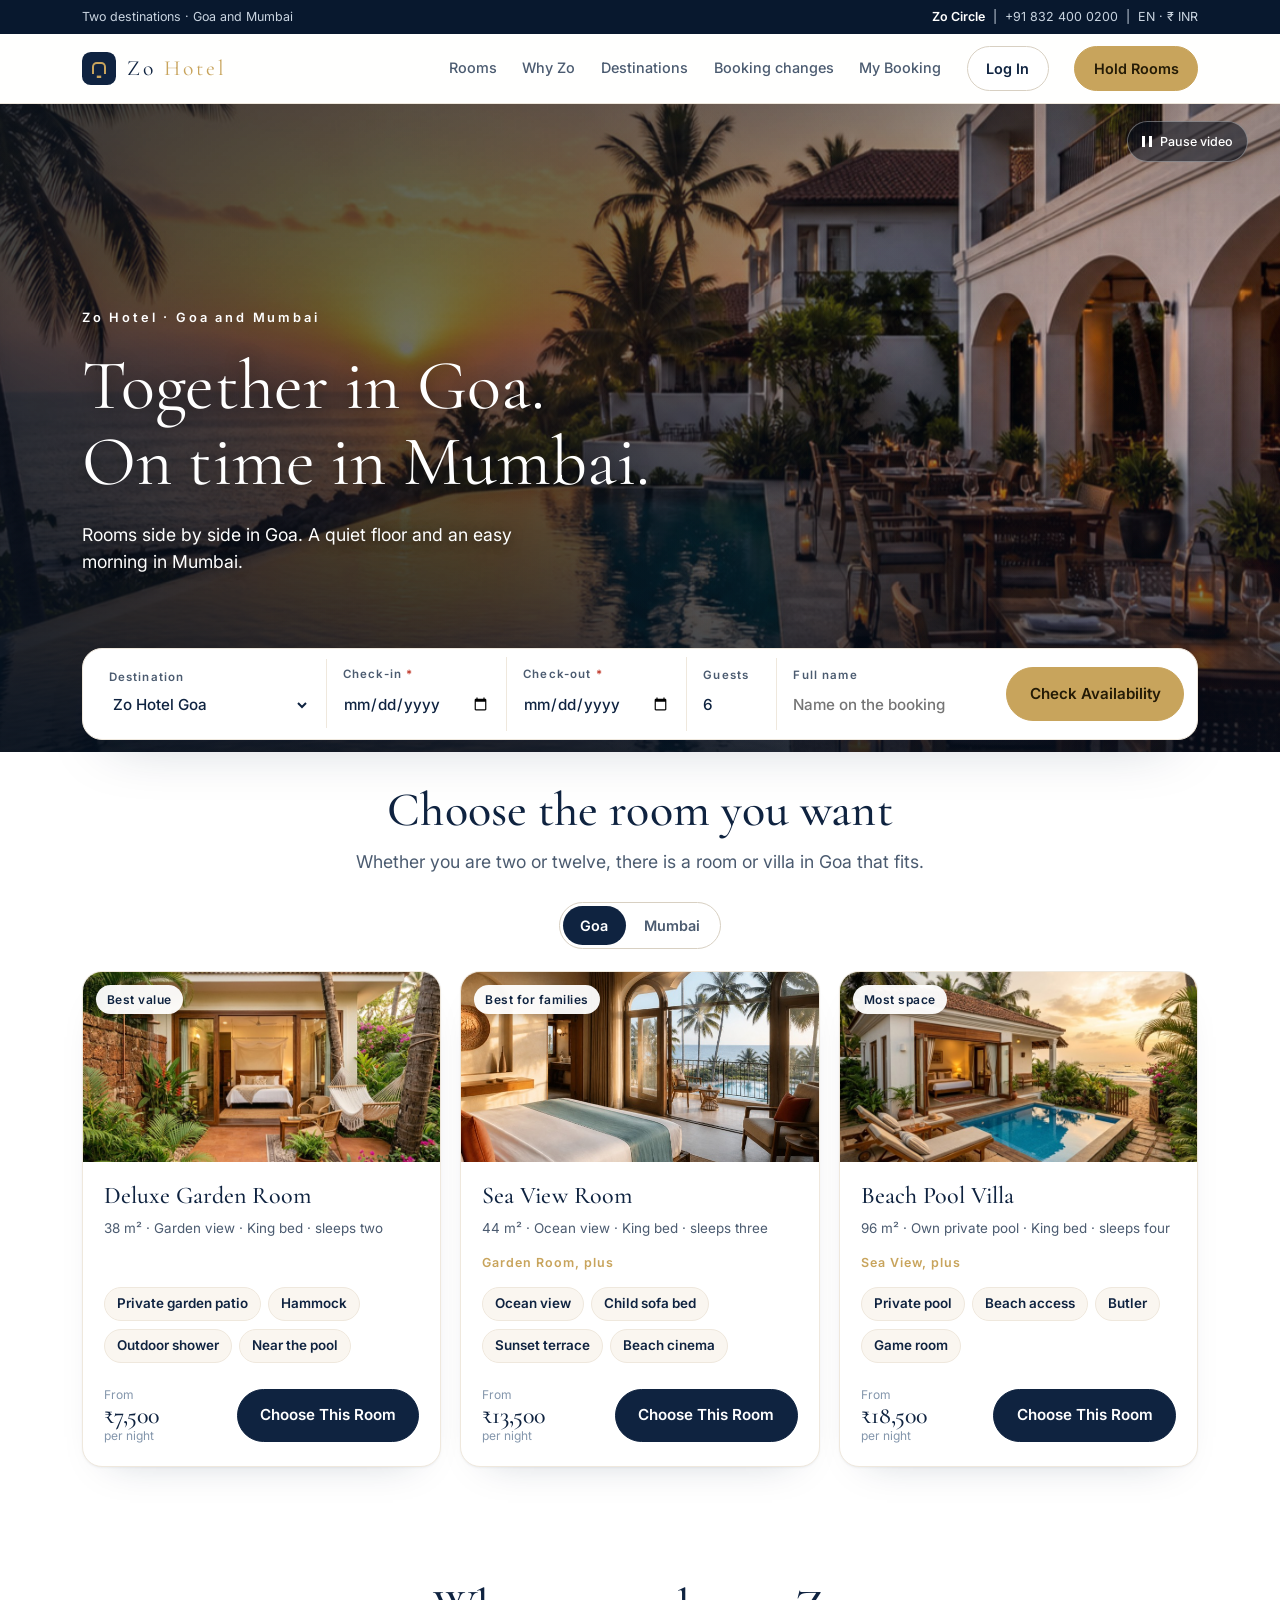
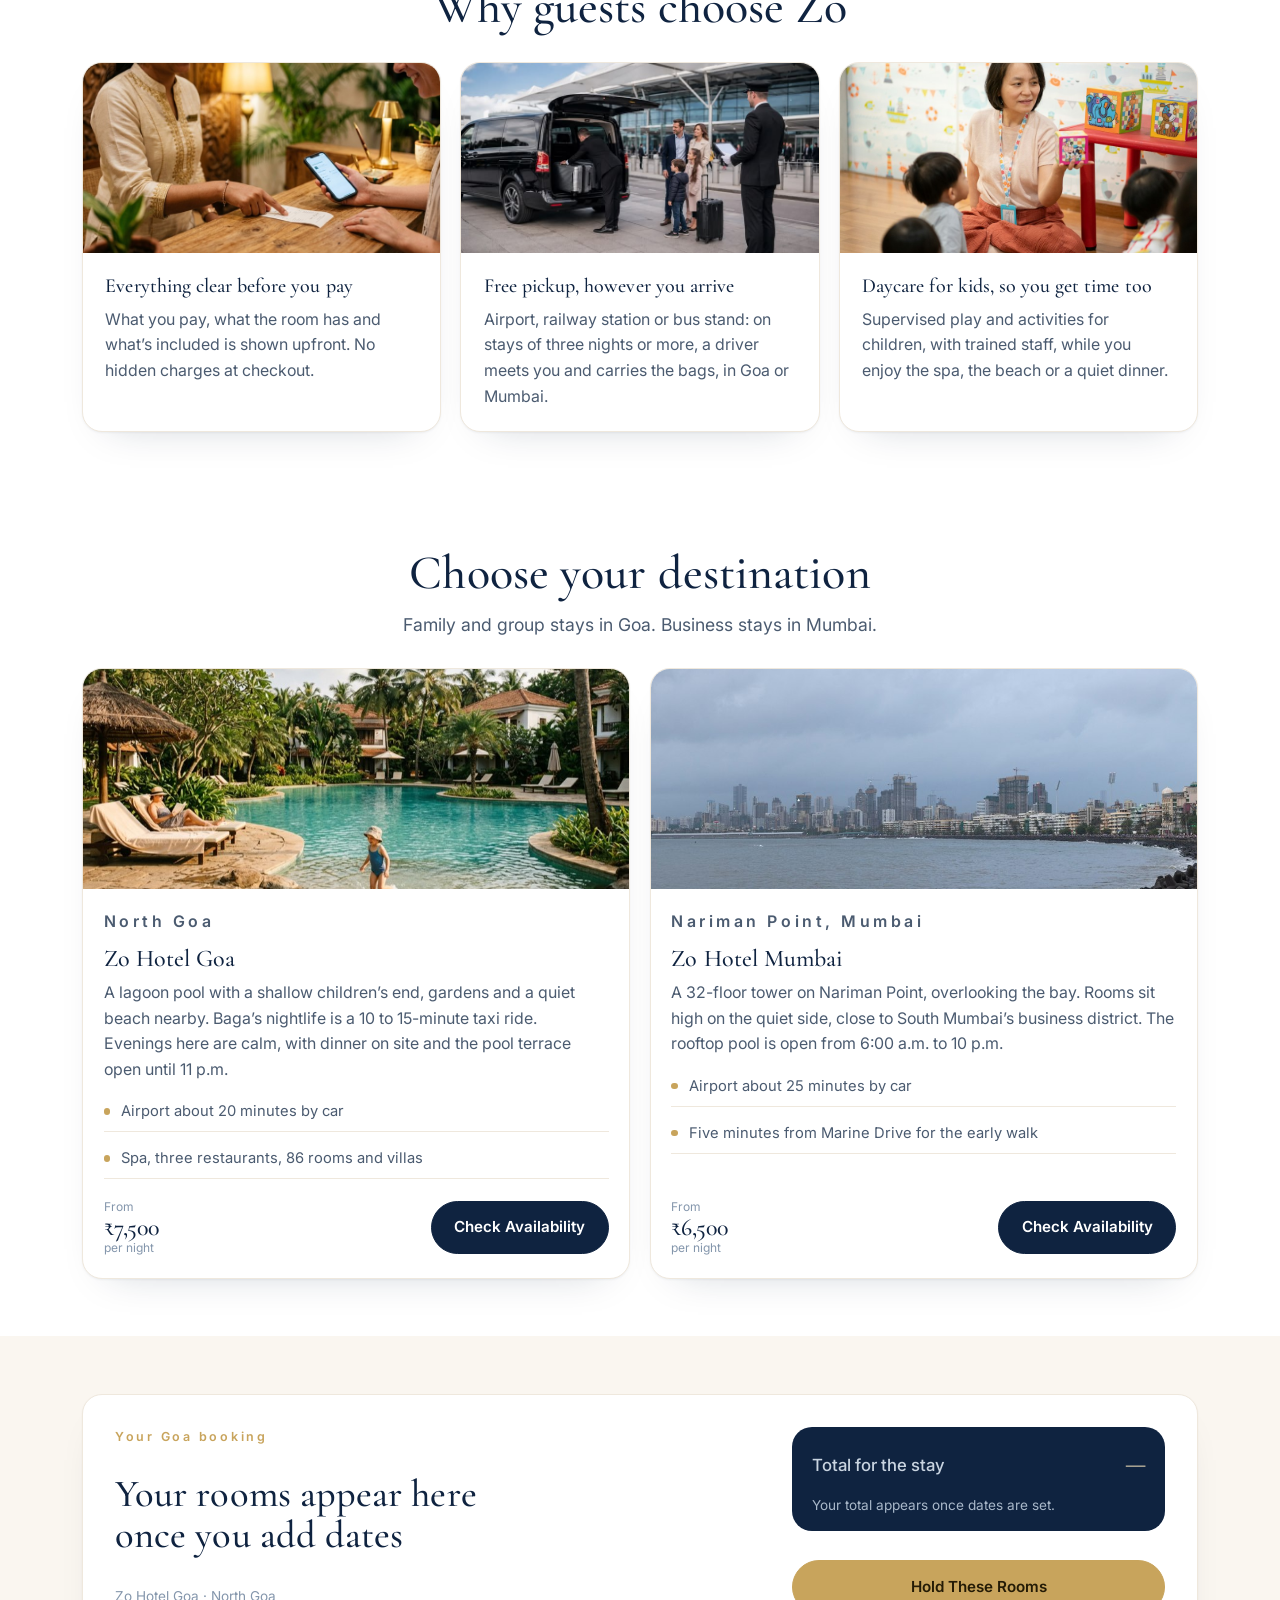
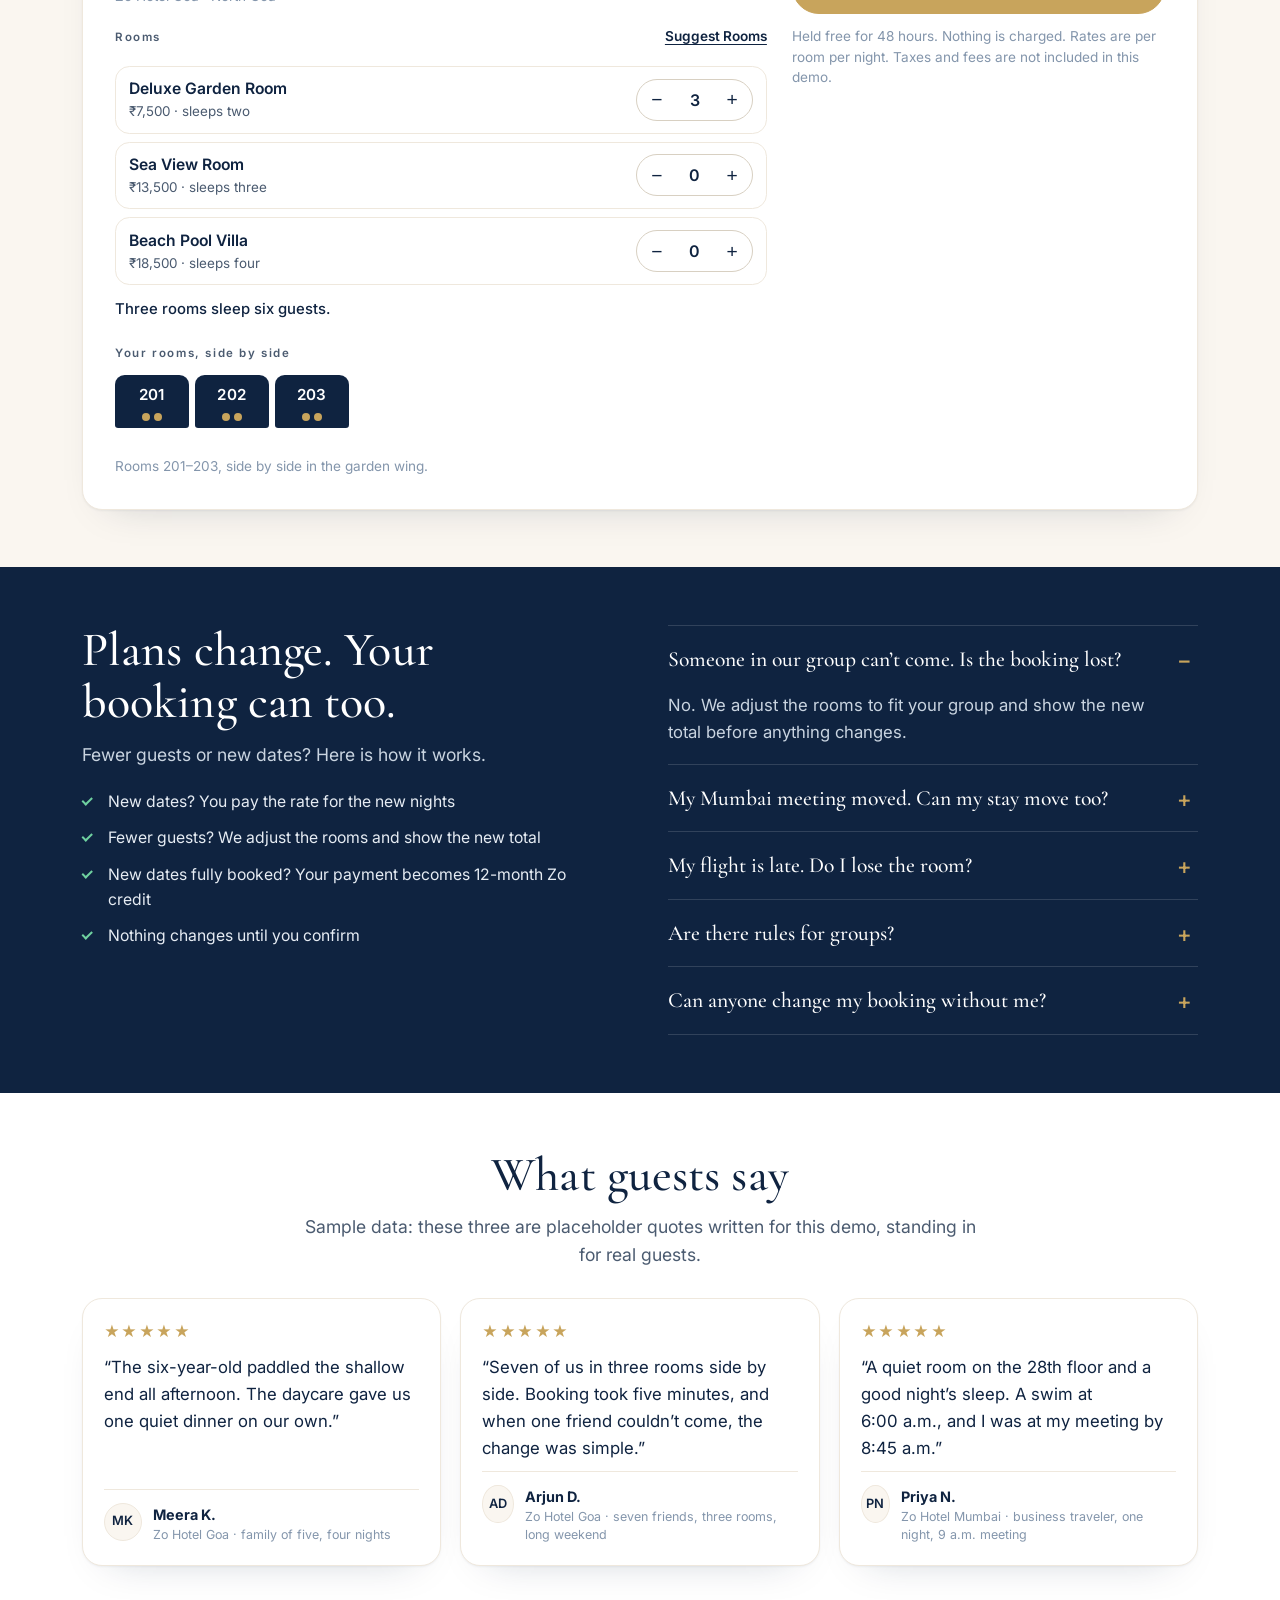
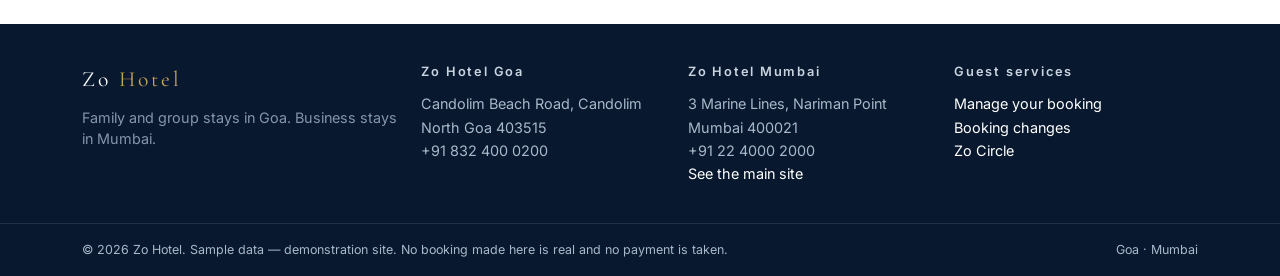
==== commit 02b66513: "Professional copy pass and flow bug fixes Co-Authored-By: Claude Opus 5.5 <noreply@anthropic.com>" ====
--- a/landing/goa-crew.html
+++ b/landing/goa-crew.html
@@ -10,7 +10,7 @@
 <link rel="preconnect" href="https://fonts.googleapis.com">
 <link rel="preconnect" href="https://fonts.gstatic.com" crossorigin>
 <link rel="stylesheet" href="https://fonts.googleapis.com/css2?family=Cormorant+Garamond:ital,wght@0,400;0,500;1,400&amp;family=Inter:wght@400;500;600&amp;display=swap">
-<link rel="stylesheet" href="goa-crew.css?v=62">
+<link rel="stylesheet" href="goa-crew.css?v=65">
 </head>
 <body>
 <a class="skip" href="#main">Skip to main content</a>
@@ -28,8 +28,8 @@
       <a href="#rooms">Rooms</a>
       <a href="#included">Why Zo</a>
       <a href="#destinations">Destinations</a>
-      <a href="#plans">Plans changed</a>
-      <a href="#block">My Hold</a>
+      <a href="#plans">Booking changes</a>
+      <a href="#block">My Booking</a>
       <a class="cta cta--quiet" href="../zo_hotel.html">Log In</a>
       <a class="cta cta--gold" href="#widget">Hold Rooms</a>
     </div>
@@ -56,20 +56,20 @@
   </div>
 
   <button class="cine__pause" id="cinePause" aria-pressed="false">
-    <span class="cine__pi" aria-hidden="true"></span><span id="cinePauseT">Pause the view</span>
+    <span class="cine__pi" aria-hidden="true"></span><span id="cinePauseT">Pause video</span>
   </button>
 </header>
 
 <div class="wrap widget__wrap">
   <form class="widget" id="widget" novalidate aria-labelledby="widgetH">
-    <h2 id="widgetH" class="vh">Hold rooms for your group</h2>
+    <h2 id="widgetH" class="vh">Check availability</h2>
     <div class="widget__grid">
       <label class="wf"><span>Destination</span>
         <select id="wDest"><option value="goa">Zo Hotel Goa</option><option value="mumbai">Zo Hotel Mumbai</option></select></label>
       <label class="wf"><span>Check-in <i>*</i></span><input type="date" id="wIn" required></label>
       <label class="wf"><span>Check-out <i>*</i></span><input type="date" id="wOut" required></label>
-      <label class="wf"><span>Guests</span><input type="number" id="wPeople" aria-label="How many of you" min="2" max="12" value="6" inputmode="numeric"></label>
-      <label class="wf"><span>Organizer name</span><input type="text" id="wName" placeholder="Name on the hold" autocomplete="name"></label>
+      <label class="wf"><span>Guests</span><input type="number" id="wPeople" aria-label="Number of guests" min="2" max="12" value="6" inputmode="numeric"></label>
+      <label class="wf"><span>Full name</span><input type="text" id="wName" placeholder="Name on the booking" autocomplete="name"></label>
       <div class="widget__go"><button class="cta cta--gold" type="submit">Check Availability</button></div>
     </div>
     <p class="widget__note" id="wNote" role="status"></p>
@@ -117,19 +117,19 @@
 
 <section class="sec" id="destinations">
   <div class="wrap">
-    <div class="head head--c"><h2>Know what&rsquo;s outside the door before you book</h2><p class="lede lede--c">One address is for staying put with your people. One is for leaving on time.</p></div>
+    <div class="head head--c"><h2>Choose your destination</h2><p class="lede lede--c">Family and group stays in Goa. Business stays in Mumbai.</p></div>
     <div class="dest">
       <article class="card dest__c"><img src="../zo-assets/dest-goa.jpg" alt="A child paddles in the shallow end of the lagoon pool while a parent reads on a lounger" loading="lazy"><div class="card__b">
         <p class="eyebrow">North Goa</p>
         <h3>Zo Hotel Goa</h3>
-        <p>Here the lagoon pool has a shallow children&rsquo;s end, so the six-year-old paddles while you read. The limit: Baga&rsquo;s clubs are a 10-to-15-minute taxi, not a walk, and there is no nightclub in-house. Evenings here are dinner on site and the pool terrace, which goes quiet at 11&nbsp;p.m.</p>
+        <p>A lagoon pool with a shallow children&rsquo;s end, gardens and a quiet beach nearby. Baga&rsquo;s nightlife is a 10 to 15-minute taxi ride. Evenings here are calm, with dinner on site and the pool terrace open until 11&nbsp;p.m.</p>
         <ul class="dots"><li>Airport about 20 minutes by car</li><li>Spa, three restaurants, 86 rooms and villas</li></ul>
         <div class="room__f"><div><span>From</span><strong>&#8377;7,500</strong><span>per night</span></div><button class="cta cta--navy" type="button" data-prop="goa" data-go>Check Availability</button></div>
       </div></article>
       <article class="card dest__c"><img src="../zo-assets/dest-mumbai.jpg" alt="The Mumbai skyline across the bay from Marine Drive" loading="lazy"><div class="card__b">
         <p class="eyebrow">Nariman Point, Mumbai</p>
         <h3>Zo Hotel Mumbai</h3>
-        <p>Nariman Point, 32 floors of glass above the bay, where rooms for one sit high on the quiet side, so the city hums below, not next door. The limit: this is a city, not a beach, and the rooftop pool closes at 10&nbsp;p.m. It opens at 6:00&nbsp;a.m., for a swim before the meeting.</p>
+        <p>A 32-floor tower on Nariman Point, overlooking the bay. Rooms sit high on the quiet side, close to South Mumbai&rsquo;s business district. The rooftop pool is open from 6:00&nbsp;a.m. to 10&nbsp;p.m.</p>
         <ul class="dots"><li>Airport about 25 minutes by car</li><li>Five minutes from Marine Drive for the early walk</li></ul>
         <div class="room__f"><div><span>From</span><strong>&#8377;6,500</strong><span>per night</span></div><button class="cta cta--navy" type="button" data-prop="mumbai" data-go>Check Availability</button></div>
       </div></article>
@@ -141,26 +141,26 @@
   <div class="wrap">
     <form class="blockcard" id="holdForm" novalidate>
       <div class="blockcard__l">
-        <p class="eyebrow" id="blockEyebrow">Your block</p>
-        <h2 id="blockTitle">Pick dates above to see your corridor</h2>
+        <p class="eyebrow" id="blockEyebrow">Your booking</p>
+        <h2 id="blockTitle">Choose dates above to see your rooms</h2>
         <p class="fine" id="blockProp"></p>
         <p class="step__out" id="datesOut" role="status"></p>
 
         <div class="row row--top">
-          <span class="lab" id="mixLab">Rooms, cheapest first</span>
-          <button type="button" class="link" id="mixAuto">Suggest Again</button>
+          <span class="lab" id="mixLab">Rooms</span>
+          <button type="button" class="link" id="mixAuto">Suggest Rooms</button>
         </div>
         <div class="mix" id="mix"></div>
         <p class="step__out" id="groupOut" role="status"></p>
 
-        <span class="lab" id="corridorLab">Your corridor</span>
+        <span class="lab" id="corridorLab">Your rooms</span>
         <div class="corridor__row" id="corridor" aria-live="polite"></div>
         <p class="fine" id="corridorOut"></p>
       </div>
 
       <aside class="blockcard__r">
         <div class="bill">
-          <div><span id="perHeadLab">Each person</span><strong id="perHead">&mdash;</strong></div>
+          <div><span id="perHeadLab">Total for the stay</span><strong id="perHead">&mdash;</strong></div>
           <div hidden><span>Total room cost</span><strong id="totalOut" class="bill__sm">&mdash;</strong></div>
           <p class="fine" id="billLine">&mdash;</p>
         </div>
@@ -168,7 +168,7 @@
         <button class="cta cta--quiet cta--wide" type="button" id="shareSplit" hidden>Send Split to Group</button>
         <p class="calc__copied" id="shareStatus" role="status"></p>
         <p class="step__out step__out--err" id="holdErr" role="alert"></p>
-        <p class="fine fine--c" id="blockFine">Free for 48 hours. Nothing is charged. Taxes and fees are not included in this demo.</p>
+        <p class="fine fine--c" id="blockFine">Held free for 48 hours. Nothing is charged. Taxes and fees are not included in this demo.</p>
       </aside>
 
       <!-- hidden carriers so the script's headcount control still exists -->
@@ -178,14 +178,14 @@
     <div class="blockcard manage" id="manage" hidden>
       <div class="blockcard__l">
         <span class="pill pill--ok" id="mgStatus">Held</span>
-        <p class="eyebrow" id="mgEyebrow">Your hold</p>
+        <p class="eyebrow" id="mgEyebrow">Your booking</p>
         <h2><span id="mgHotel">Zo Hotel Goa</span> <small id="mgRef">ZO-GOA-0000</small></h2>
         <p class="lede" id="mgLine"></p>
         <div class="booked" id="bookedNote" hidden>
           <b>You&rsquo;re booked.</b> <span id="bookedLine"></span>
-          <ul class="tick"><li>Each guest gets their own key at check-in</li><li>A driver meets your flight, train or bus on stays of three nights or more</li></ul>
-        </div>
-        <span class="lab" id="mgRoomsLab">Rooms blocked for you</span>
+          <ul class="tick"><li>A driver meets your flight, train or bus on stays of three nights or more</li></ul>
+        </div>
+        <span class="lab" id="mgRoomsLab">Your rooms</span>
         <div class="corridor__row" id="mgCorridor"></div>
         <p class="fine" id="mgRooms"></p>
         <div class="reqs" id="mgRequestsWrap" hidden>
@@ -214,31 +214,30 @@
   <div class="wrap split">
     <div>
       <h2>Plans change. Your booking can too.</h2>
-      <p class="lede">A friend drops out, a meeting moves. Here is what happens.</p>
+      <p class="lede">Fewer guests or new dates? Here is how it works.</p>
       <ul class="tick tick--light">
-        <li>New dates? Pay that night&rsquo;s rate, shown first</li>
-        <li>One less person? One room goes, the rest keep their rate</li>
-        <li>New dates full? Your money becomes 12-month Zo credit</li>
-        <li>Nothing changes until you say yes</li>
+        <li>New dates? You pay the rate for the new nights</li>
+        <li>Fewer guests? We adjust the rooms and show the new total</li>
+        <li>New dates fully booked? Your payment becomes 12-month Zo credit</li>
+        <li>Nothing changes until you confirm</li>
       </ul>
-      <a class="cta cta--gold" href="#block">Change Your Dates</a>
     </div>
     <div class="qa qa--light" id="qa">
       <details open>
-        <summary>A friend dropped out. Is the Goa booking lost?</summary>
-        <div><p>No. Their room goes back, the other rooms keep their rate, and the new total shows on the booking.</p></div>
+        <summary>Someone in our group can&rsquo;t come. Is the booking lost?</summary>
+        <div><p>No. We adjust the rooms to fit your group and show the new total before anything changes.</p></div>
       </details>
       <details>
         <summary>My Mumbai meeting moved. Can my stay move too?</summary>
-        <div><p>Yes. Pick the new night and pay that night&rsquo;s rate. If it&rsquo;s full, your money becomes Zo credit for 12 months.</p></div>
+        <div><p>Yes. Choose a new night and pay that night&rsquo;s rate. If it&rsquo;s fully booked, your payment becomes Zo credit for 12 months.</p></div>
       </details>
       <details>
         <summary>My flight is late. Do I lose the room?</summary>
         <div><p>No. The room is yours for the night you booked, and there&rsquo;s no extra charge for arriving late.</p></div>
       </details>
       <details>
-        <summary>We&rsquo;re a big group. Are there strict rules?</summary>
-        <div><p>No curfew. Just one rule: visitors who aren&rsquo;t staying sign in at the desk, as the law requires.</p></div>
+        <summary>Are there rules for groups?</summary>
+        <div><p>No curfew. Visitors who aren&rsquo;t staying sign in at the front desk, as the law requires.</p></div>
       </details>
       <details>
         <summary>Can anyone change my booking without me?</summary>
@@ -251,7 +250,7 @@
 <section class="sec" id="reviews">
   <div class="wrap">
     <div class="head head--c">
-      <h2>What three guests noticed</h2>
+      <h2>What guests say</h2>
       <p class="lede lede--c">Sample data: these three are placeholder quotes written for this demo, standing in for real guests.</p>
     </div>
     <div class="revs">
@@ -262,12 +261,12 @@
       </div></article>
       <article class="card rev"><div class="card__b">
         <span class="stars">&#9733;&#9733;&#9733;&#9733;&#9733;</span>
-        <p>&ldquo;Seven of us, three rooms, one corridor, and booking took five minutes. When one dropped out, the rates on our rooms didn&rsquo;t move.&rdquo;</p>
+        <p>&ldquo;Seven of us in three rooms side by side. Booking took five minutes, and when one friend couldn&rsquo;t come, the change was simple.&rdquo;</p>
         <footer><span class="avatar">AD</span><div><b>Arjun D.</b><small>Zo Hotel Goa &middot; seven friends, three rooms, long weekend</small></div></footer>
       </div></article>
       <article class="card rev"><div class="card__b">
         <span class="stars">&#9733;&#9733;&#9733;&#9733;&#9733;</span>
-        <p>&ldquo;28th floor, quiet side; I heard nothing. Swam at 6:00&nbsp;a.m., breakfast in the car, in the chair by 8:45&nbsp;a.m. Mumbai did its job; I did mine.&rdquo;</p>
+        <p>&ldquo;A quiet room on the 28th floor and a good night&rsquo;s sleep. A swim at 6:00&nbsp;a.m., and I was at my meeting by 8:45&nbsp;a.m.&rdquo;</p>
         <footer><span class="avatar">PN</span><div><b>Priya N.</b><small>Zo Hotel Mumbai &middot; business traveler, one night, 9&nbsp;a.m. meeting</small></div></footer>
       </div></article>
     </div>
@@ -277,10 +276,10 @@
 
 <footer class="foot">
   <div class="wrap foot__in">
-    <div><span class="brand__t" style="color:#fff">Zo <i>Hotel</i></span><p class="fine" style="margin-top:.6rem">Two hotels, two kinds of trip &middot; Goa for the one organizing everyone, Mumbai for the one passing through.</p></div>
+    <div><span class="brand__t" style="color:#fff">Zo <i>Hotel</i></span><p class="fine" style="margin-top:.6rem">Family and group stays in Goa. Business stays in Mumbai.</p></div>
     <div><h4>Zo Hotel Goa</h4><p>Candolim Beach Road, Candolim<br>North Goa 403515<br>+91 832 400 0200</p></div>
     <div><h4>Zo Hotel Mumbai</h4><p>3 Marine Lines, Nariman Point<br>Mumbai 400021<br>+91 22 4000 2000<br><a href="../zo_hotel.html">See the main site</a></p></div>
-    <div><h4>Guest services</h4><p><a href="#block">Manage your hold</a><br><a href="#plans">Change your dates</a><br><a href="../zo_hotel.html">Zo Circle</a></p></div>
+    <div><h4>Guest services</h4><p><a href="#block">Manage your booking</a><br><a href="#plans">Booking changes</a><br><a href="../zo_hotel.html">Zo Circle</a></p></div>
   </div>
   <div class="foot__legal"><div class="wrap"><span>&copy; 2026 Zo Hotel. Sample data &mdash; demonstration site. No booking made here is real and no payment is taken.</span><span>Goa &middot; Mumbai</span></div></div>
 </footer>
@@ -303,7 +302,7 @@
     <label class="chk" id="gstWrap"><input type="checkbox" id="rvGst"> Send the GST invoice to my company before checkout</label>
     <div class="sheet__acts">
       <button class="cta cta--gold" type="button" id="rvPay">Pay Securely</button>
-      <button class="cta cta--quiet" type="button" data-close>Return to Hold</button>
+      <button class="cta cta--quiet" type="button" data-close>Return to Booking</button>
     </div>
   </div>
 </div>
@@ -352,7 +351,7 @@
     <h2 id="rqH">Add a request</h2>
     <p class="sheet__p">Requests go to the desk with your booking. We confirm what we can do, and say so when we can&rsquo;t.</p>
     <div class="chips" id="rqChips"></div>
-    <label class="wf wf--box"><span>Anything else</span><input type="text" id="rqText" placeholder="One line is plenty" maxlength="140"></label>
+    <label class="wf wf--box"><span>Anything else</span><input type="text" id="rqText" placeholder="Type your request" maxlength="140"></label>
     <div class="sheet__acts">
       <button class="cta cta--gold" type="button" id="rqAdd">Add Request</button>
       <button class="cta cta--quiet" type="button" data-close>Close</button>
@@ -364,12 +363,12 @@
 <div class="sheet" id="exitSheet" hidden>
   <div class="sheet__scrim" data-close></div>
   <div class="sheet__box" role="dialog" aria-modal="true" aria-labelledby="exitH" aria-describedby="exitB">
-    <p class="sheet__tag" id="exitTag">One room fewer, same trip</p>
+    <p class="sheet__tag" id="exitTag">What changed?</p>
     <fieldset class="sheet__why">
       <legend>What changed?</legend>
-      <label><input type="radio" name="why" value="drop" checked> One of us dropped out</label>
-      <label><input type="radio" name="why" value="dates"> Our dates moved</label>
-      <label><input type="radio" name="why" value="plan"> The whole plan changed</label>
+      <label><input type="radio" name="why" value="drop" checked> Fewer guests are coming</label>
+      <label><input type="radio" name="why" value="dates"> Our dates changed</label>
+      <label><input type="radio" name="why" value="plan"> Our plans changed</label>
     </fieldset>
     <h2 id="exitH">Keep the booking</h2>
     <div id="exitB"></div>
@@ -381,6 +380,6 @@
   </div>
 </div>
 
-<script src="goa-crew.js?v=62"></script>
+<script src="goa-crew.js?v=65"></script>
 </body>
 </html>
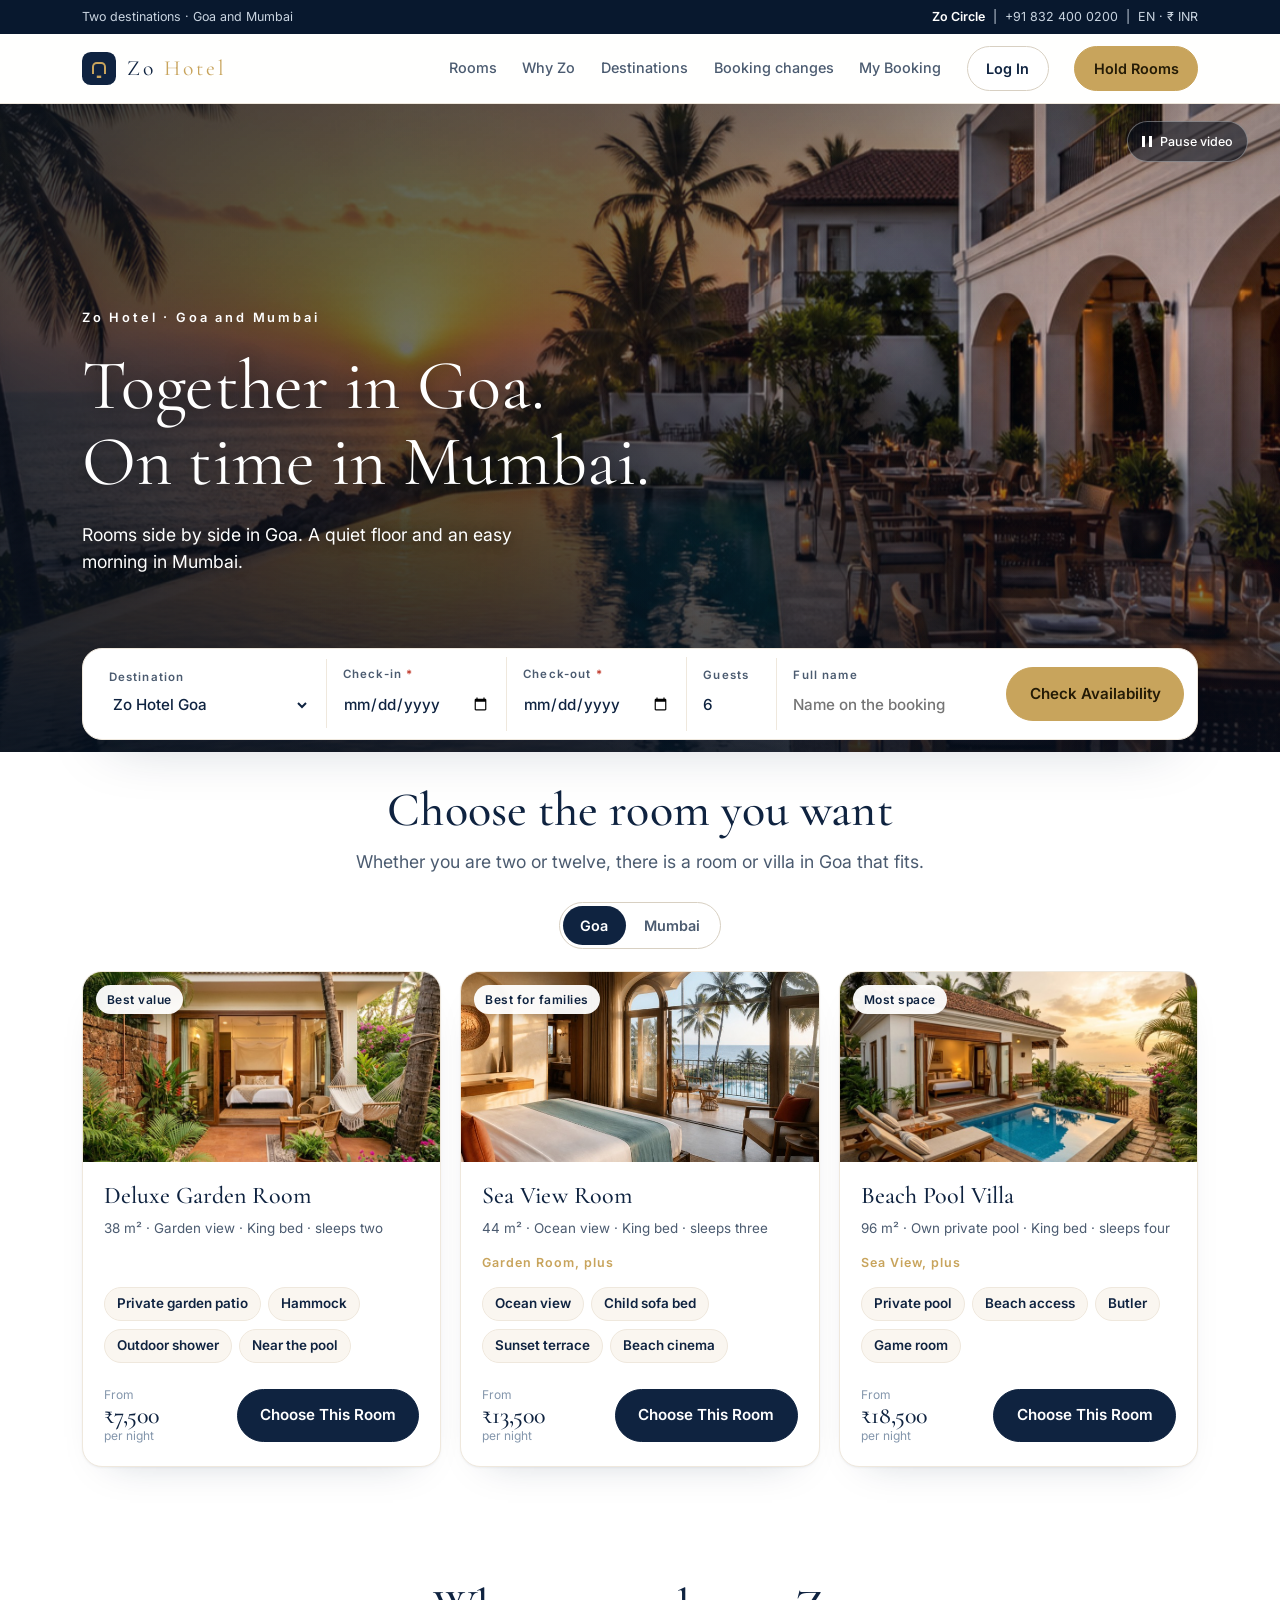
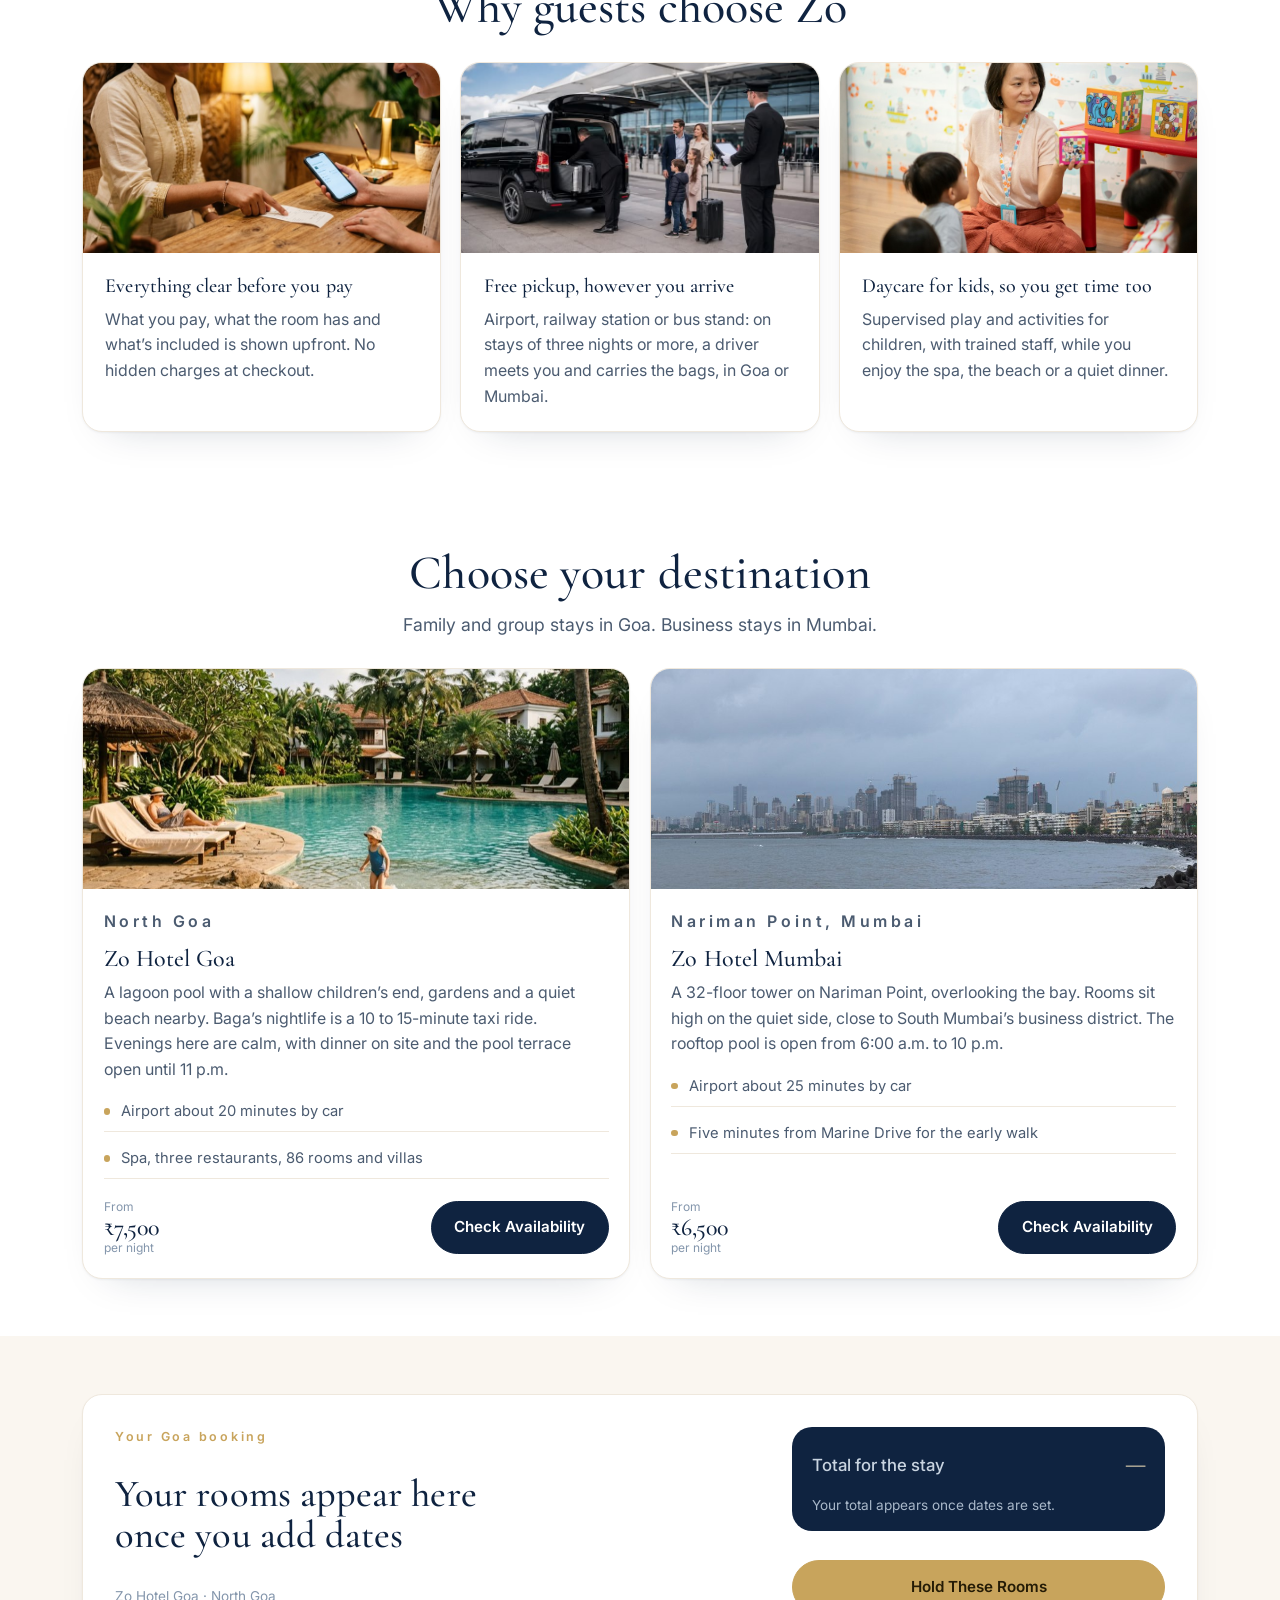
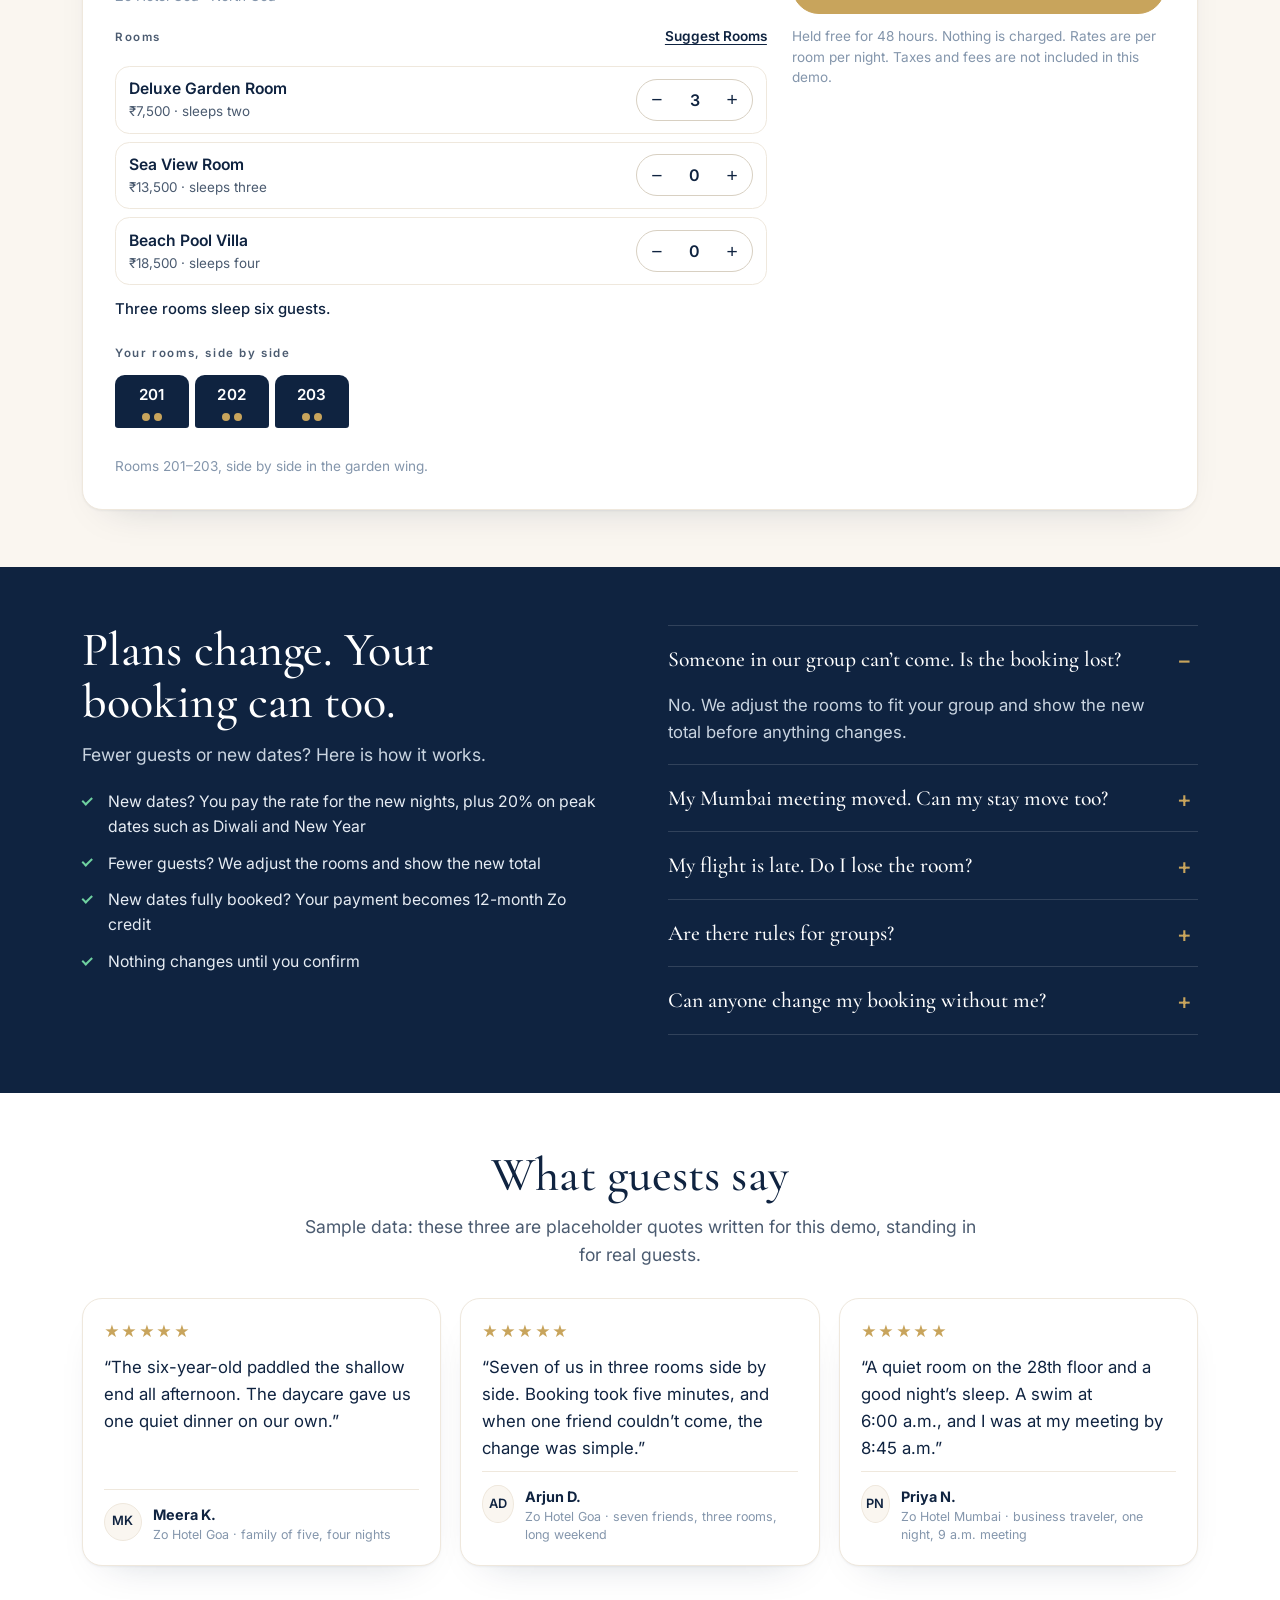
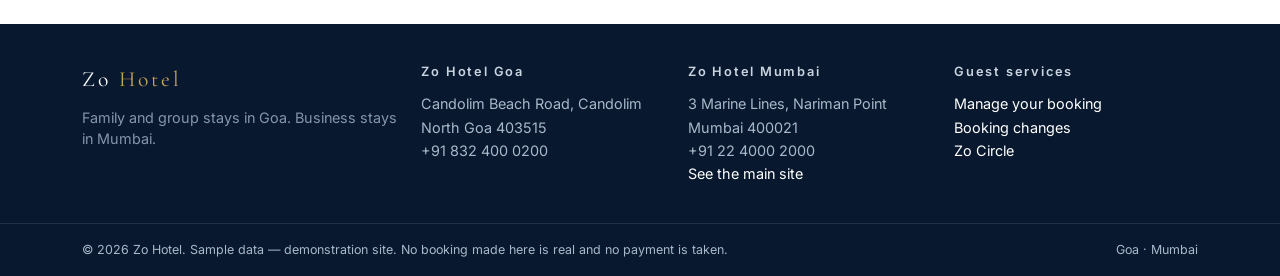
==== commit cdf128f0: "Peak-date charge on date changes, with the reason shown Co-Authored-By: Claude Opus 5.5 <noreply@ant" ====
--- a/landing/goa-crew.html
+++ b/landing/goa-crew.html
@@ -10,7 +10,7 @@
 <link rel="preconnect" href="https://fonts.googleapis.com">
 <link rel="preconnect" href="https://fonts.gstatic.com" crossorigin>
 <link rel="stylesheet" href="https://fonts.googleapis.com/css2?family=Cormorant+Garamond:ital,wght@0,400;0,500;1,400&amp;family=Inter:wght@400;500;600&amp;display=swap">
-<link rel="stylesheet" href="goa-crew.css?v=65">
+<link rel="stylesheet" href="goa-crew.css?v=68">
 </head>
 <body>
 <a class="skip" href="#main">Skip to main content</a>
@@ -216,7 +216,7 @@
       <h2>Plans change. Your booking can too.</h2>
       <p class="lede">Fewer guests or new dates? Here is how it works.</p>
       <ul class="tick tick--light">
-        <li>New dates? You pay the rate for the new nights</li>
+        <li>New dates? You pay the rate for the new nights, plus 20% on peak dates such as Diwali and New Year</li>
         <li>Fewer guests? We adjust the rooms and show the new total</li>
         <li>New dates fully booked? Your payment becomes 12-month Zo credit</li>
         <li>Nothing changes until you confirm</li>
@@ -229,7 +229,7 @@
       </details>
       <details>
         <summary>My Mumbai meeting moved. Can my stay move too?</summary>
-        <div><p>Yes. Choose a new night and pay that night&rsquo;s rate. If it&rsquo;s fully booked, your payment becomes Zo credit for 12 months.</p></div>
+        <div><p>Yes. Choose a new night and pay that night&rsquo;s rate. Peak dates, such as Diwali or New Year, add 20% because demand is highest then. If the night is fully booked, your payment becomes Zo credit for 12 months.</p></div>
       </details>
       <details>
         <summary>My flight is late. Do I lose the room?</summary>
@@ -380,6 +380,6 @@
   </div>
 </div>
 
-<script src="goa-crew.js?v=65"></script>
+<script src="goa-crew.js?v=68"></script>
 </body>
 </html>
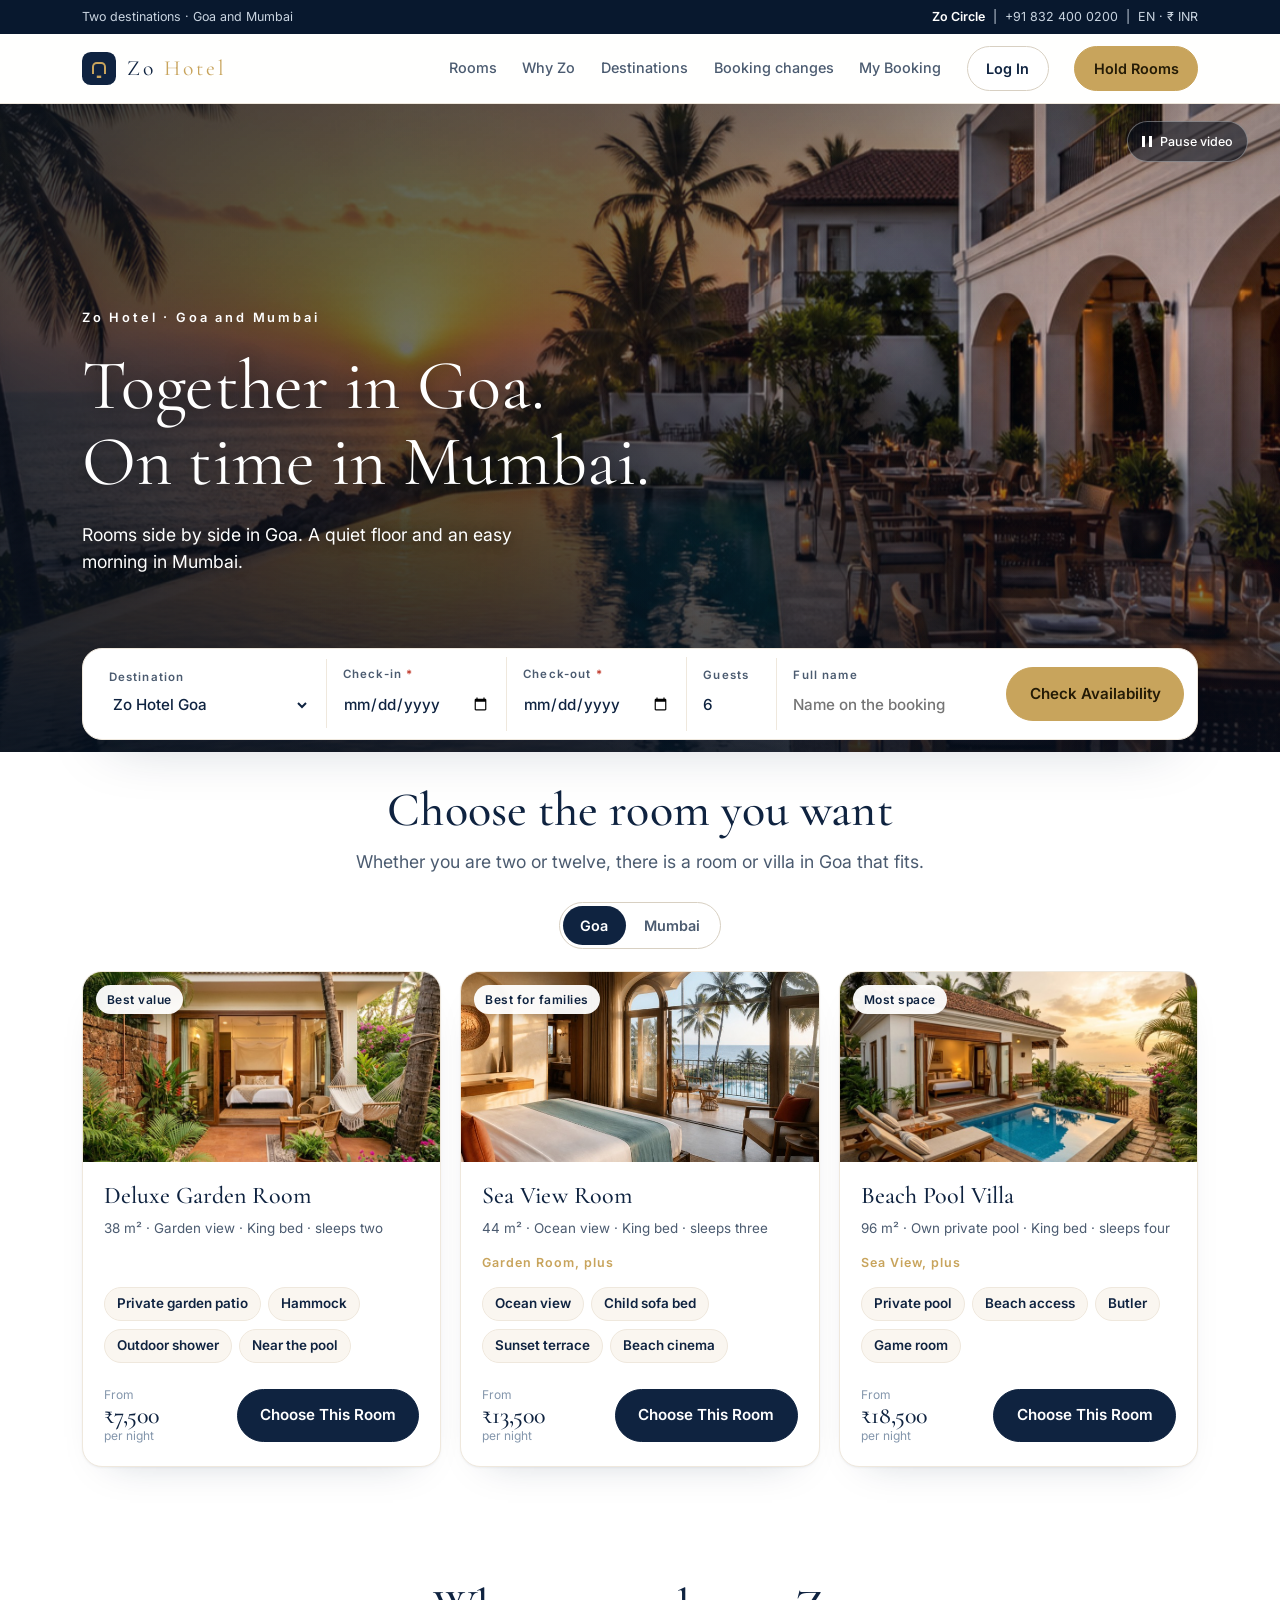
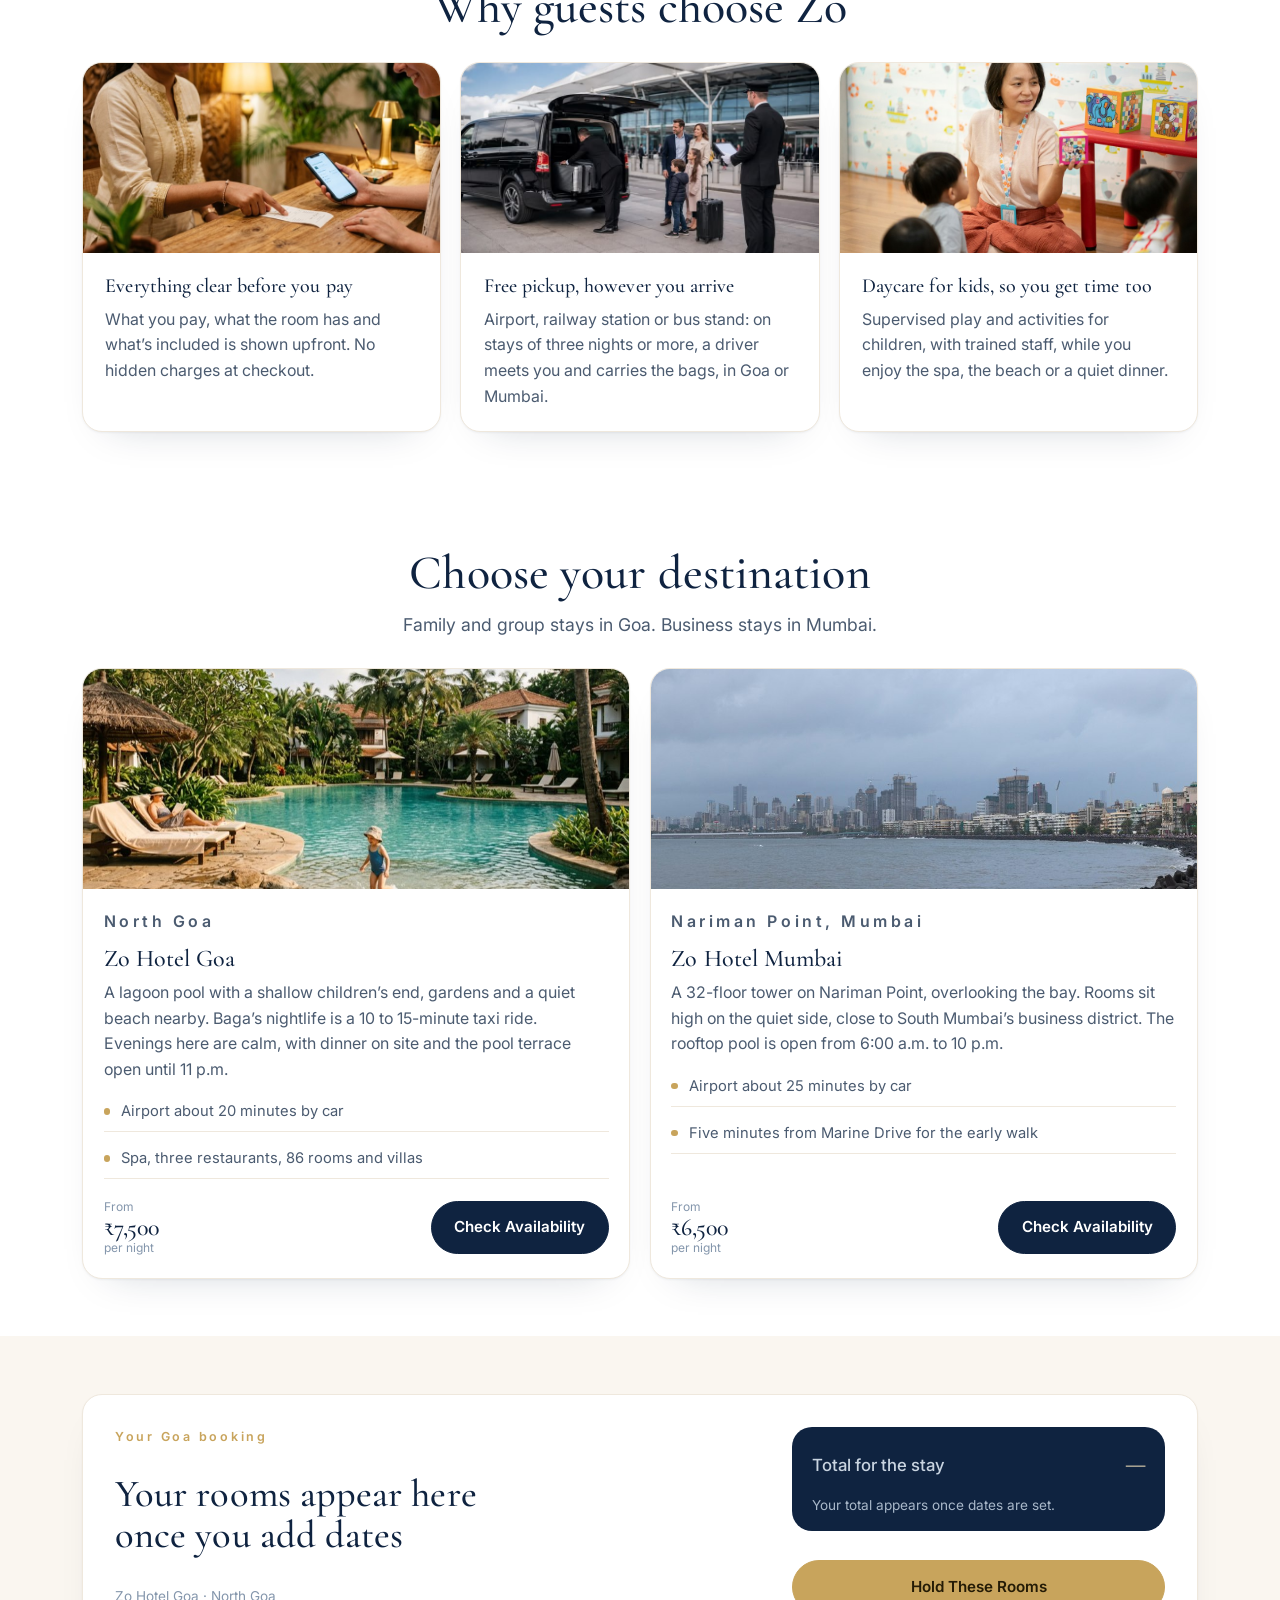
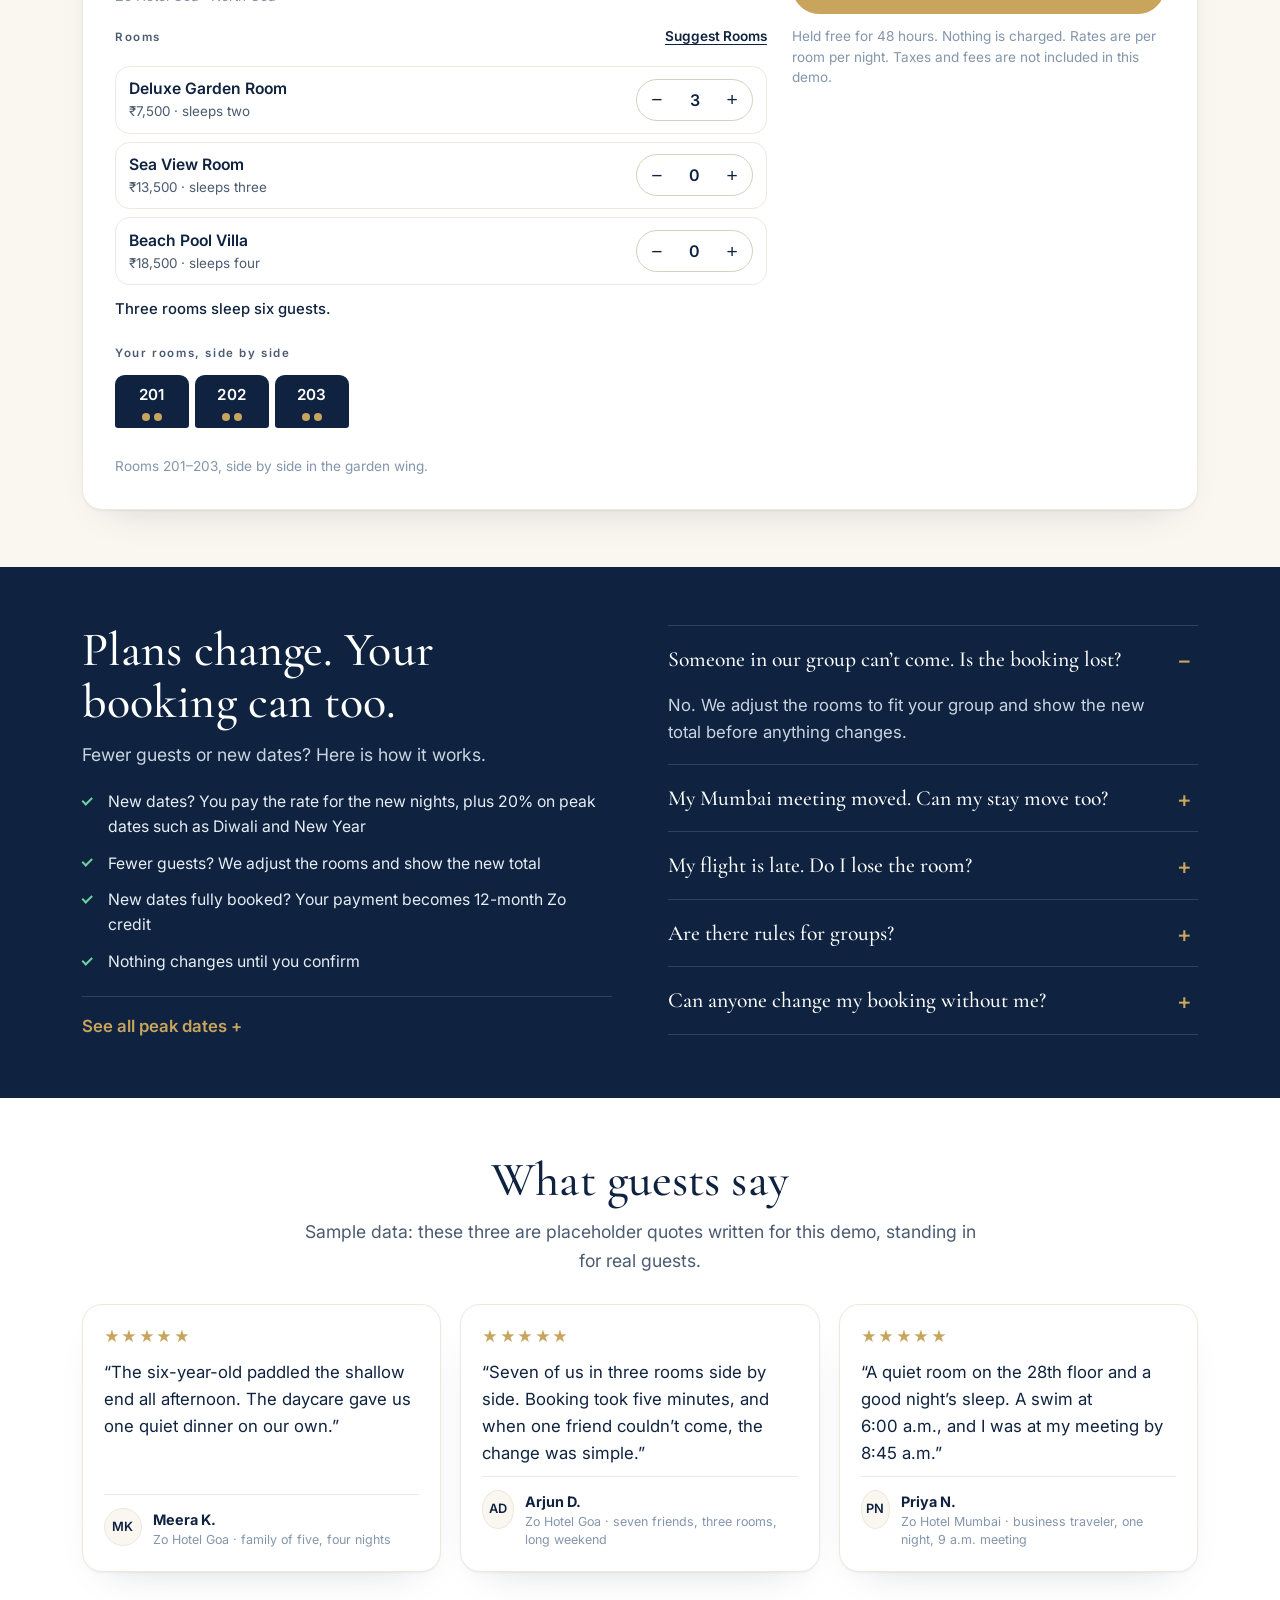
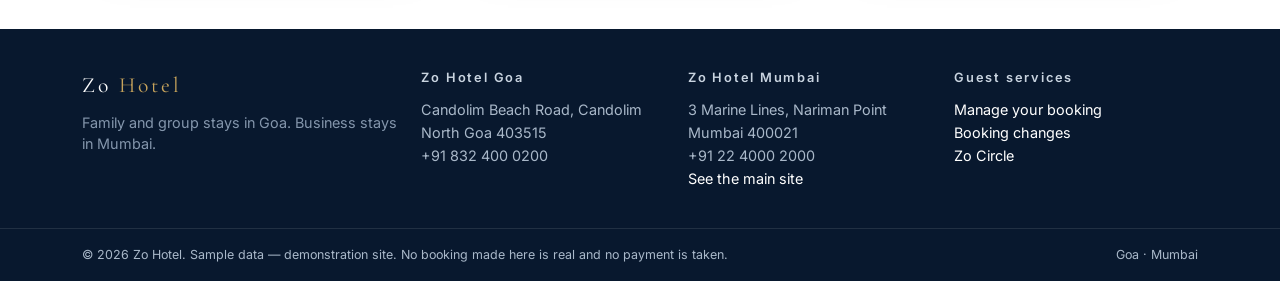
==== commit ba87b393: "Full peak-date calendar with a public list Co-Authored-By: Claude Opus 5.5 <noreply@anthropic.com>" ====
--- a/landing/goa-crew.html
+++ b/landing/goa-crew.html
@@ -10,7 +10,7 @@
 <link rel="preconnect" href="https://fonts.googleapis.com">
 <link rel="preconnect" href="https://fonts.gstatic.com" crossorigin>
 <link rel="stylesheet" href="https://fonts.googleapis.com/css2?family=Cormorant+Garamond:ital,wght@0,400;0,500;1,400&amp;family=Inter:wght@400;500;600&amp;display=swap">
-<link rel="stylesheet" href="goa-crew.css?v=68">
+<link rel="stylesheet" href="goa-crew.css?v=70">
 </head>
 <body>
 <a class="skip" href="#main">Skip to main content</a>
@@ -221,6 +221,11 @@
         <li>New dates fully booked? Your payment becomes 12-month Zo credit</li>
         <li>Nothing changes until you confirm</li>
       </ul>
+      <details class="peaks">
+        <summary>See all peak dates</summary>
+        <p>Demand is highest on these dates, so moving a booking into them adds 20% to the rate for those nights.</p>
+        <ul class="peaks__list" id="peakList"></ul>
+      </details>
     </div>
     <div class="qa qa--light" id="qa">
       <details open>
@@ -380,6 +385,6 @@
   </div>
 </div>
 
-<script src="goa-crew.js?v=68"></script>
+<script src="goa-crew.js?v=70"></script>
 </body>
 </html>
--- a/landing/goa-crew.css
+++ b/landing/goa-crew.css
@@ -601,3 +601,15 @@
 .seg + .rooms{margin-top:1.4rem}
 .room__b{gap:.55rem}
 .room__b .room__f{padding-top:1rem}
+
+/* peak dates list */
+.peaks{margin-top:1.4rem;border-top:1px solid rgba(255,255,255,.14);padding-top:1rem}
+.peaks summary{cursor:pointer;font-weight:600;color:var(--gold);list-style:none}
+.peaks summary::-webkit-details-marker{display:none}
+.peaks summary::after{content:" +";}
+.peaks[open] summary::after{content:" \2212";}
+.peaks p{margin-top:.6rem;font-size:.9rem;color:#c9d4e0}
+.peaks__list{margin-top:.6rem;display:grid;gap:0;font-size:.9rem}
+.peaks__list li{display:flex;justify-content:space-between;gap:1rem;padding:.45rem 0;border-bottom:1px solid rgba(255,255,255,.1);color:#e6ecf2}
+.peaks__list b{font-weight:500;color:#fff;white-space:nowrap}
+.peaks__list{padding-left:0;list-style:none}
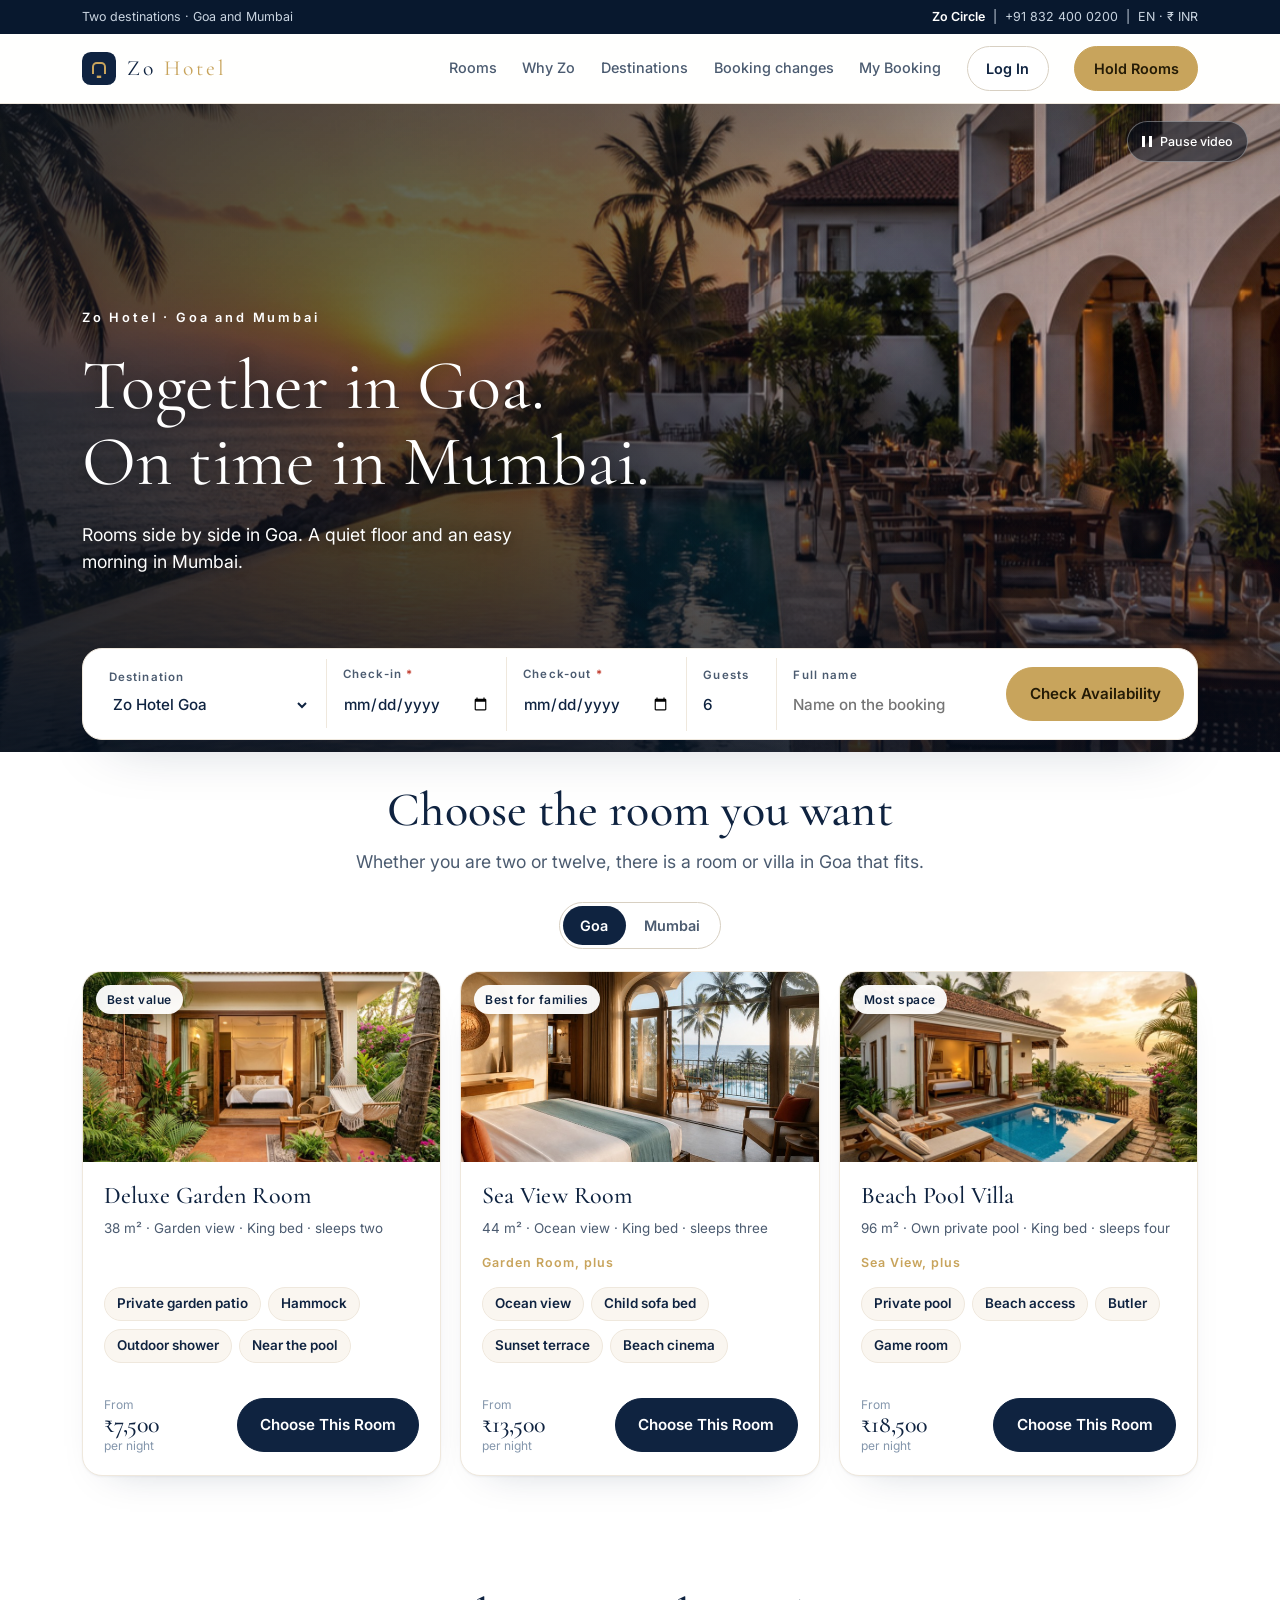
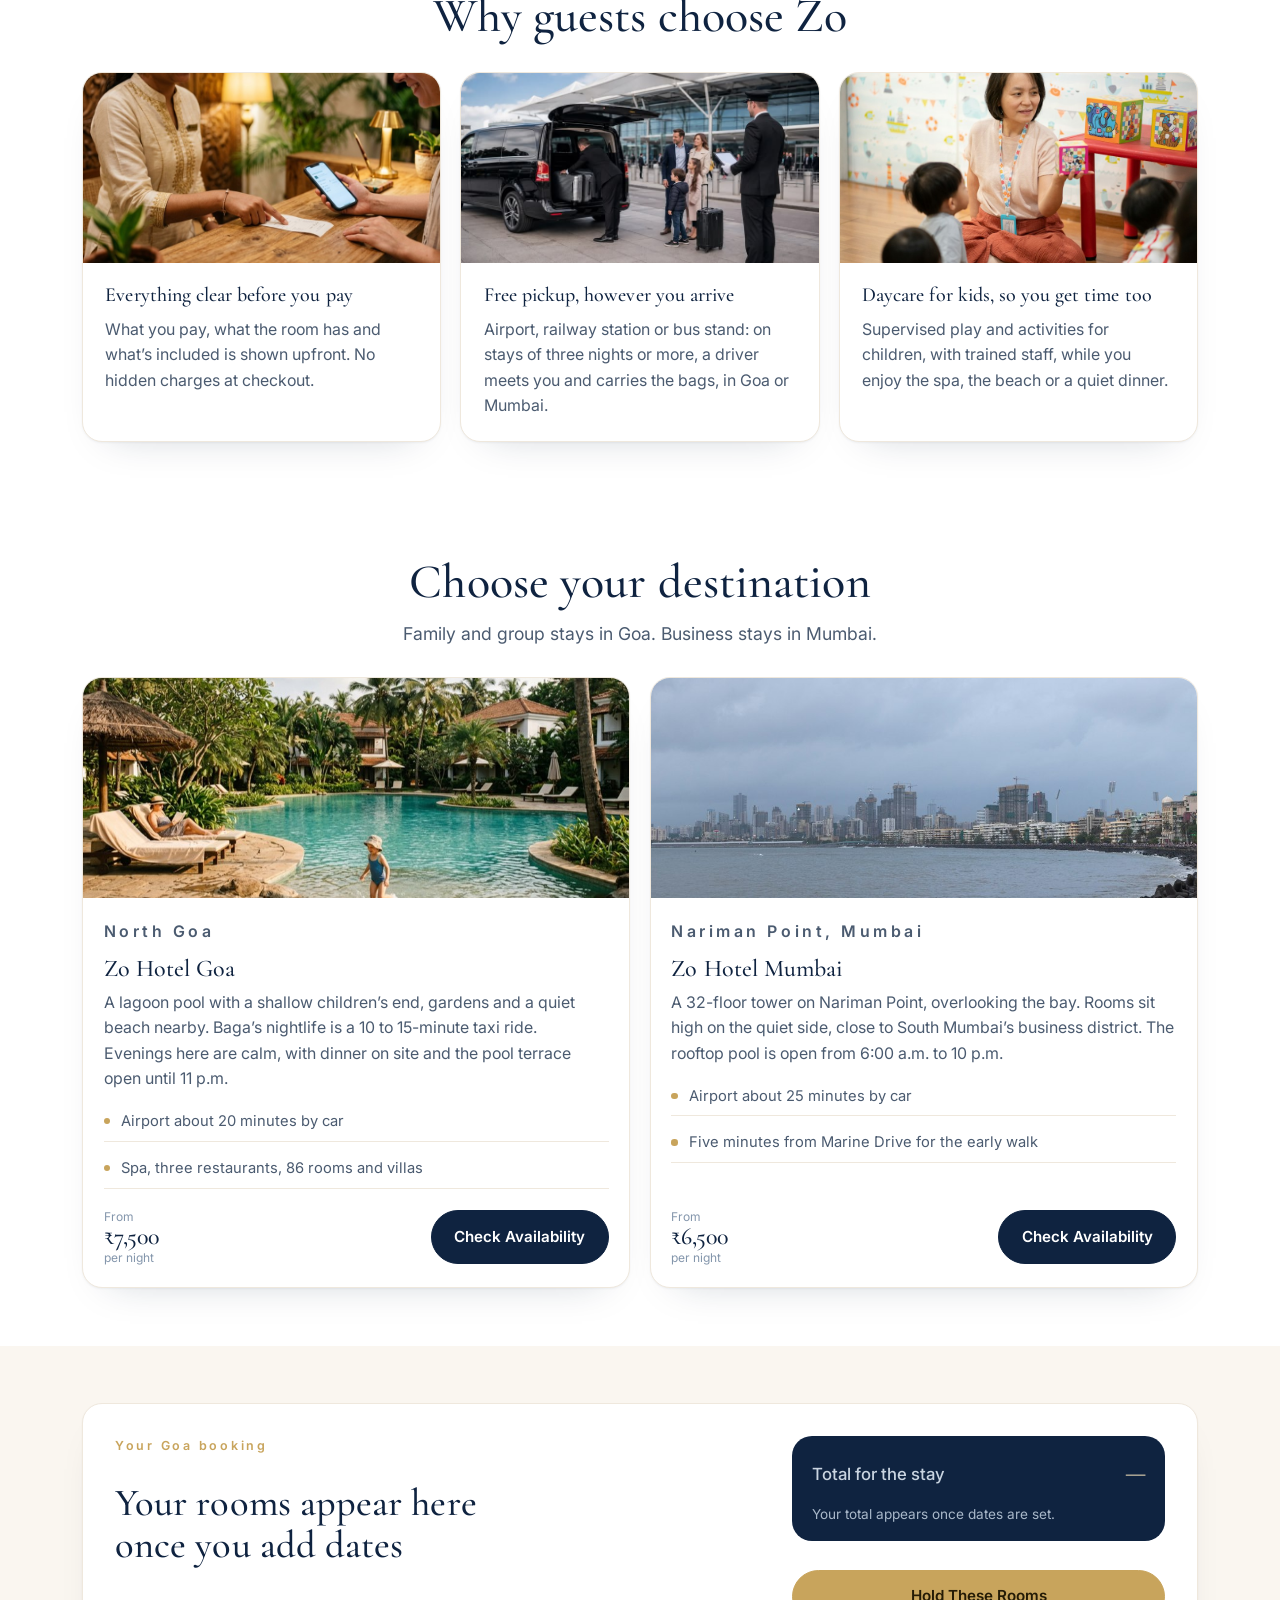
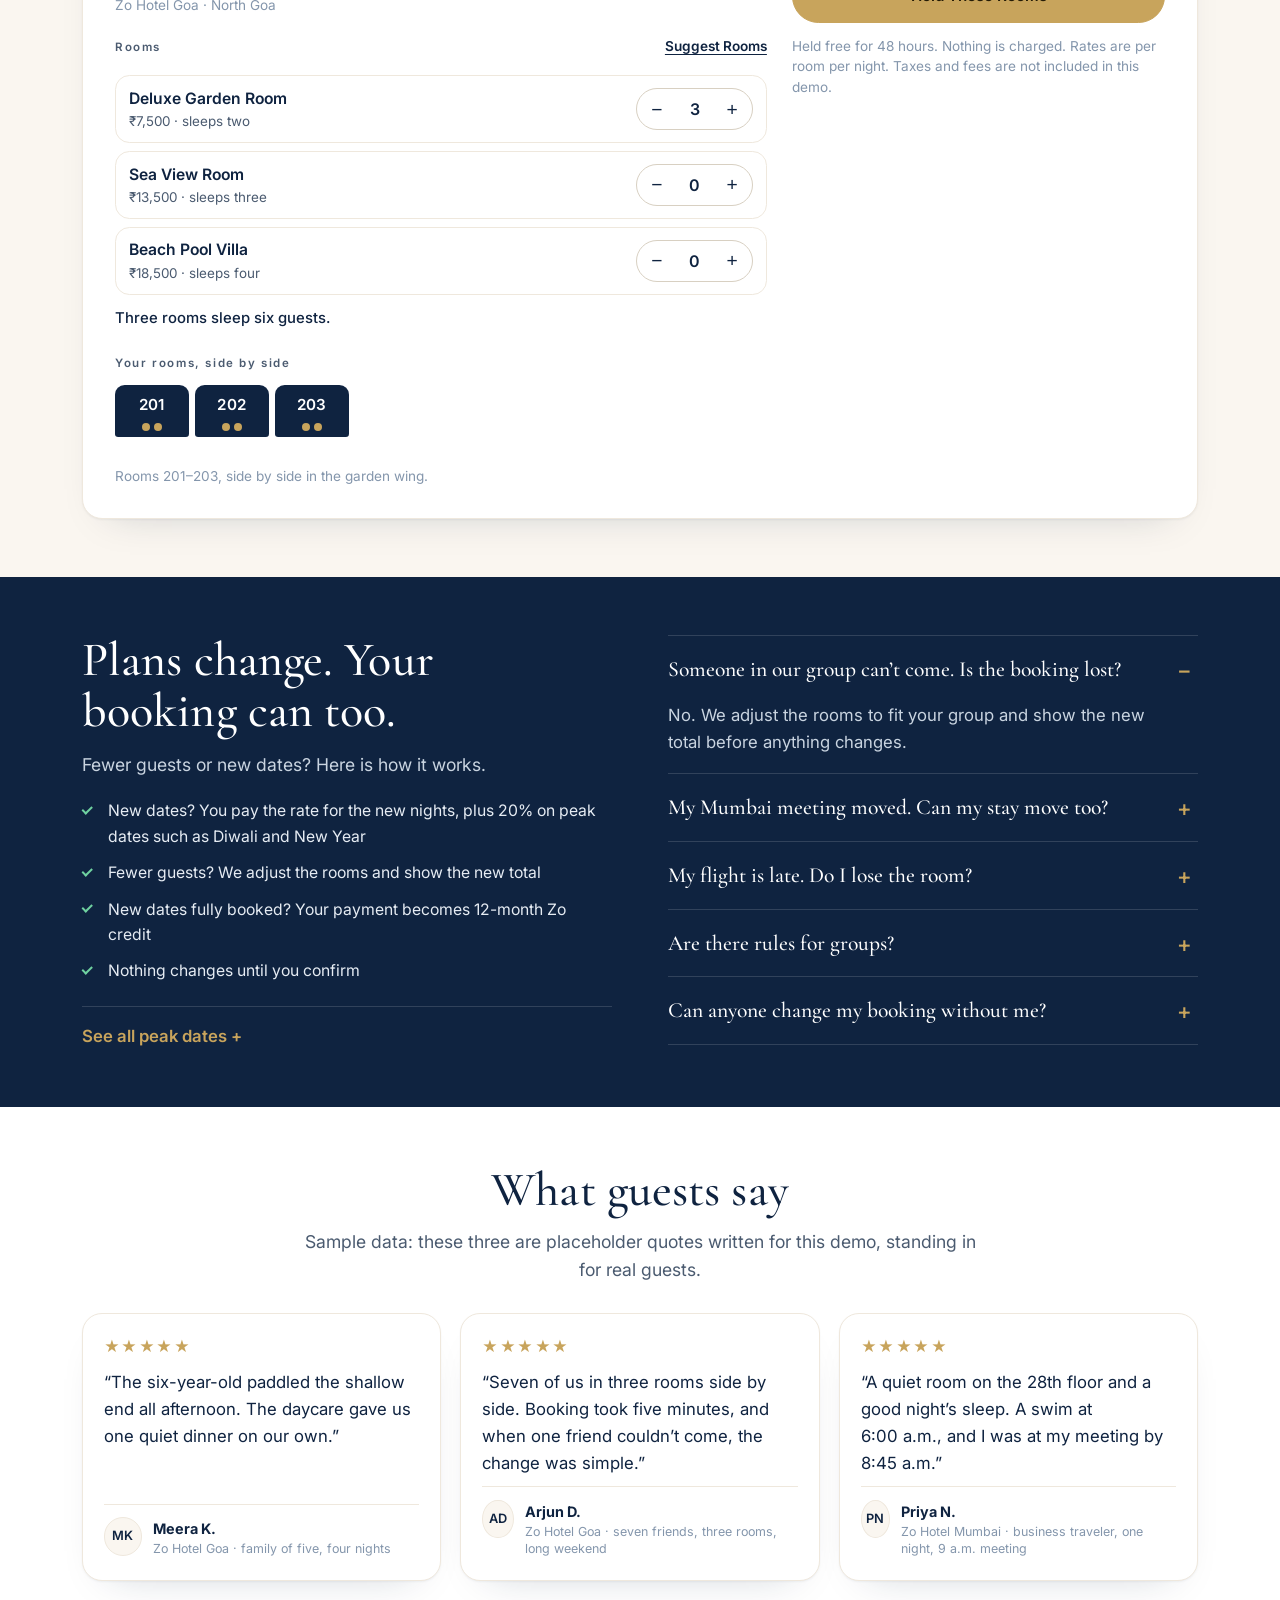
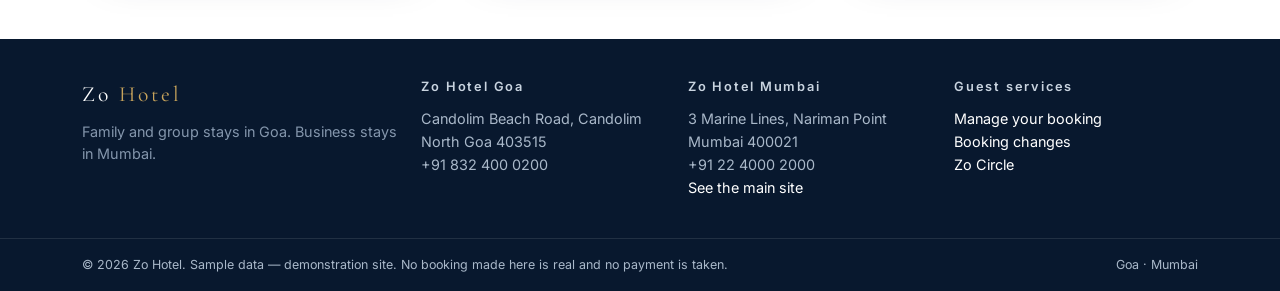
==== commit 3af14e54: "Room totals for chosen dates, pickup eligibility, hold countdown, print confirmation Co-Authored-By:" ====
--- a/landing/goa-crew.html
+++ b/landing/goa-crew.html
@@ -10,7 +10,7 @@
 <link rel="preconnect" href="https://fonts.googleapis.com">
 <link rel="preconnect" href="https://fonts.gstatic.com" crossorigin>
 <link rel="stylesheet" href="https://fonts.googleapis.com/css2?family=Cormorant+Garamond:ital,wght@0,400;0,500;1,400&amp;family=Inter:wght@400;500;600&amp;display=swap">
-<link rel="stylesheet" href="goa-crew.css?v=70">
+<link rel="stylesheet" href="goa-crew.css?v=77">
 </head>
 <body>
 <a class="skip" href="#main">Skip to main content</a>
@@ -29,9 +29,9 @@
       <a href="#included">Why Zo</a>
       <a href="#destinations">Destinations</a>
       <a href="#plans">Booking changes</a>
-      <a href="#block">My Booking</a>
+      <a href="#block" id="navMine">My Booking</a>
       <a class="cta cta--quiet" href="../zo_hotel.html">Log In</a>
-      <a class="cta cta--gold" href="#widget">Hold Rooms</a>
+      <a class="cta cta--gold" href="#widget" id="navCta">Hold Rooms</a>
     </div>
   </div>
 </nav>
@@ -68,7 +68,7 @@
         <select id="wDest"><option value="goa">Zo Hotel Goa</option><option value="mumbai">Zo Hotel Mumbai</option></select></label>
       <label class="wf"><span>Check-in <i>*</i></span><input type="date" id="wIn" required></label>
       <label class="wf"><span>Check-out <i>*</i></span><input type="date" id="wOut" required></label>
-      <label class="wf"><span>Guests</span><input type="number" id="wPeople" aria-label="Number of guests" min="2" max="12" value="6" inputmode="numeric"></label>
+      <label class="wf"><span>Guests</span><input type="number" id="wPeople" aria-label="Number of guests" min="1" max="12" value="6" inputmode="numeric"></label>
       <label class="wf"><span>Full name</span><input type="text" id="wName" placeholder="Name on the booking" autocomplete="name"></label>
       <div class="widget__go"><button class="cta cta--gold" type="submit">Check Availability</button></div>
     </div>
@@ -163,9 +163,9 @@
           <div><span id="perHeadLab">Total for the stay</span><strong id="perHead">&mdash;</strong></div>
           <div hidden><span>Total room cost</span><strong id="totalOut" class="bill__sm">&mdash;</strong></div>
           <p class="fine" id="billLine">&mdash;</p>
+          <p class="bill__pickup" id="pickupLine"></p>
         </div>
         <button class="cta cta--gold cta--wide" type="submit" id="holdBtn">Hold These Rooms</button>
-        <button class="cta cta--quiet cta--wide" type="button" id="shareSplit" hidden>Send Split to Group</button>
         <p class="calc__copied" id="shareStatus" role="status"></p>
         <p class="step__out step__out--err" id="holdErr" role="alert"></p>
         <p class="fine fine--c" id="blockFine">Held free for 48 hours. Nothing is charged. Taxes and fees are not included in this demo.</p>
@@ -184,6 +184,7 @@
         <div class="booked" id="bookedNote" hidden>
           <b>You&rsquo;re booked.</b> <span id="bookedLine"></span>
           <ul class="tick"><li>A driver meets your flight, train or bus on stays of three nights or more</li></ul>
+          <div class="booked__acts"><button class="cta cta--quiet" type="button" id="addCal">Add to Calendar</button><button class="cta cta--quiet" type="button" id="copyRef">Copy Reference</button><button class="cta cta--quiet" type="button" id="printConf">Print Confirmation</button></div>
         </div>
         <span class="lab" id="mgRoomsLab">Your rooms</span>
         <div class="corridor__row" id="mgCorridor"></div>
@@ -385,6 +386,6 @@
   </div>
 </div>
 
-<script src="goa-crew.js?v=70"></script>
+<script src="goa-crew.js?v=77"></script>
 </body>
 </html>
--- a/landing/goa-crew.css
+++ b/landing/goa-crew.css
@@ -613,3 +613,31 @@
 .peaks__list li{display:flex;justify-content:space-between;gap:1rem;padding:.45rem 0;border-bottom:1px solid rgba(255,255,255,.1);color:#e6ecf2}
 .peaks__list b{font-weight:500;color:#fff;white-space:nowrap}
 .peaks__list{padding-left:0;list-style:none}
+
+/* usability pass */
+#navMine{position:relative}
+#navMine.has-dot::after{content:"";position:absolute;top:.15rem;right:-.55rem;width:.45rem;height:.45rem;border-radius:50%;background:var(--gold)}
+.booked__acts{display:flex;flex-wrap:wrap;gap:.6rem;margin-top:.9rem}
+.booked__acts .cta{padding:.6rem 1.1rem;font-size:.9rem}
+.brand__t{white-space:nowrap}
+@media (max-width:420px){.brand__t{font-size:1.15rem;letter-spacing:.08em}.nav__r{gap:.5rem}.nav__r .cta{padding:.55rem .9rem;font-size:.85rem}}
+@media (min-width:761px) and (max-width:999px){
+  .widget__grid{grid-template-columns:repeat(3,minmax(0,1fr))}
+  .wf:nth-child(3){border-right:0}
+  .widget__go{grid-column:1/-1;padding:.4rem .6rem .6rem}
+  .widget__go .cta{width:100%}
+}
+
+/* functionality pass */
+.room__tot{display:block;margin-top:.25rem;font-size:.8rem;font-weight:600;color:var(--navy)}
+.room__tot:empty{display:none}
+.bill__pickup{margin-top:.5rem;font-size:.82rem;color:var(--gold-2,#e3c98a)}
+.bill__pickup:empty{display:none}
+@media print{
+  body *{visibility:hidden}
+  #manage,#manage *{visibility:visible}
+  #manage{position:absolute;left:0;top:0;width:100%;box-shadow:none;border:0}
+  #manage .acts,#manage .booked__acts,.toast{display:none!important}
+}
+.room__tot{margin-top:auto;padding:.5rem .75rem;border-radius:.6rem;background:var(--cream,#f6f1e7);font-size:.85rem;font-weight:600;color:var(--navy)}
+.room__tot + .room__f{margin-top:.6rem}
